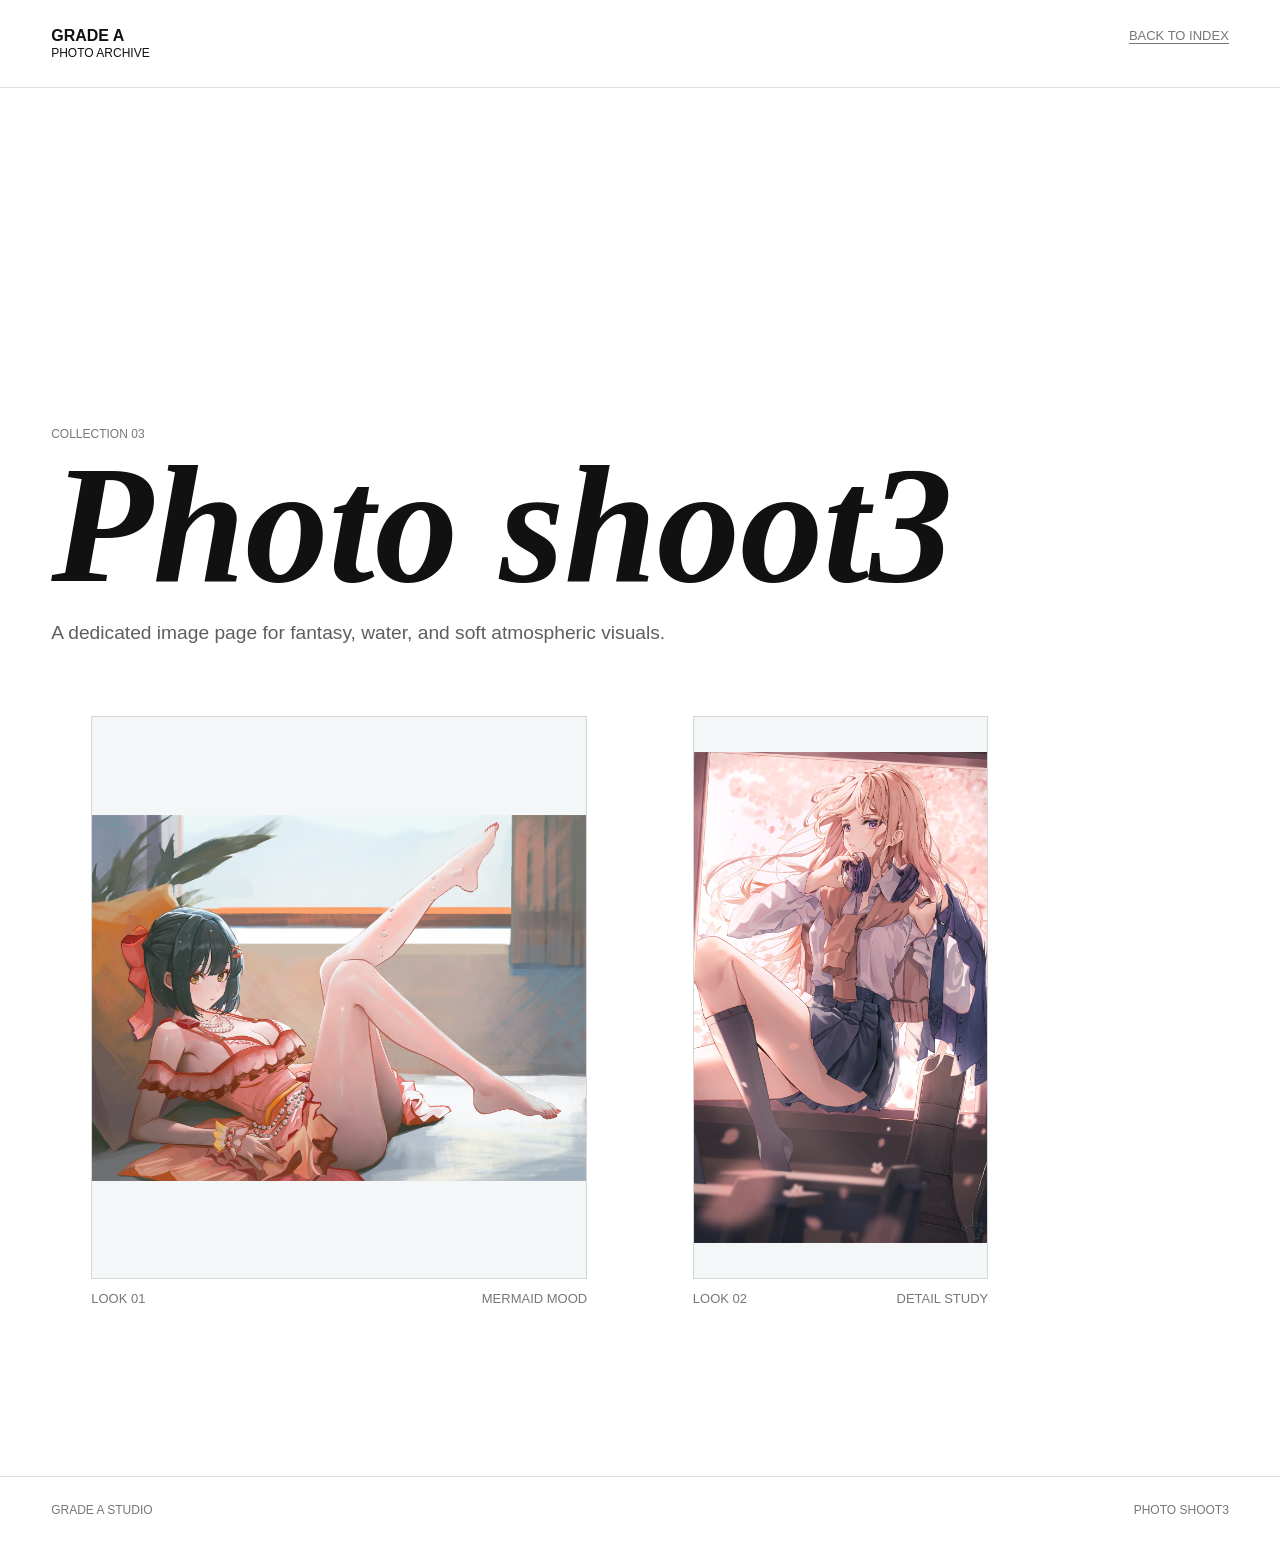
==== photoshoot3.html @ 95be1ed6 "Prepare site for GitHub Pages" ====
﻿<!doctype html>
<html lang="en">
  <head>
    <meta charset="UTF-8" />
    <meta name="viewport" content="width=device-width, initial-scale=1.0" />
    <title>Photo shoot3 | Grade A Studio</title>
    <link rel="stylesheet" href="photoshoot.css" />
  </head>
  <body>
    <header class="shoot-header">
      <a class="shoot-brand" href="index.html"><strong>GRADE A</strong><span>Photo Archive</span></a>
      <a class="back-link" href="index.html#services">Back to index</a>
    </header>
    <main>
      <section class="shoot-hero">
        <p class="shoot-kicker">Collection 03</p>
        <h1 class="shoot-title">Photo shoot3</h1>
        <p class="shoot-note">A dedicated image page for fantasy, water, and soft atmospheric visuals.</p>
      </section>
      <section class="shoot-gallery">
        <!-- Add more images by copying a <figure class="shoot-item"> block. -->
        <figure class="shoot-item">
          <img src="[data-uri]" alt="Mermaid visual" />
          <figcaption><span>Look 01</span><span>Mermaid mood</span></figcaption>
        </figure>
        <figure class="shoot-item">
          <img src="[data-uri]" alt="Upscaled detail visual" />
          <figcaption><span>Look 02</span><span>Detail study</span></figcaption>
        </figure>
      </section>
    </main>
    <footer class="shoot-footer"><span>Grade A Studio</span><span>Photo shoot3</span></footer>
  </body>
</html>
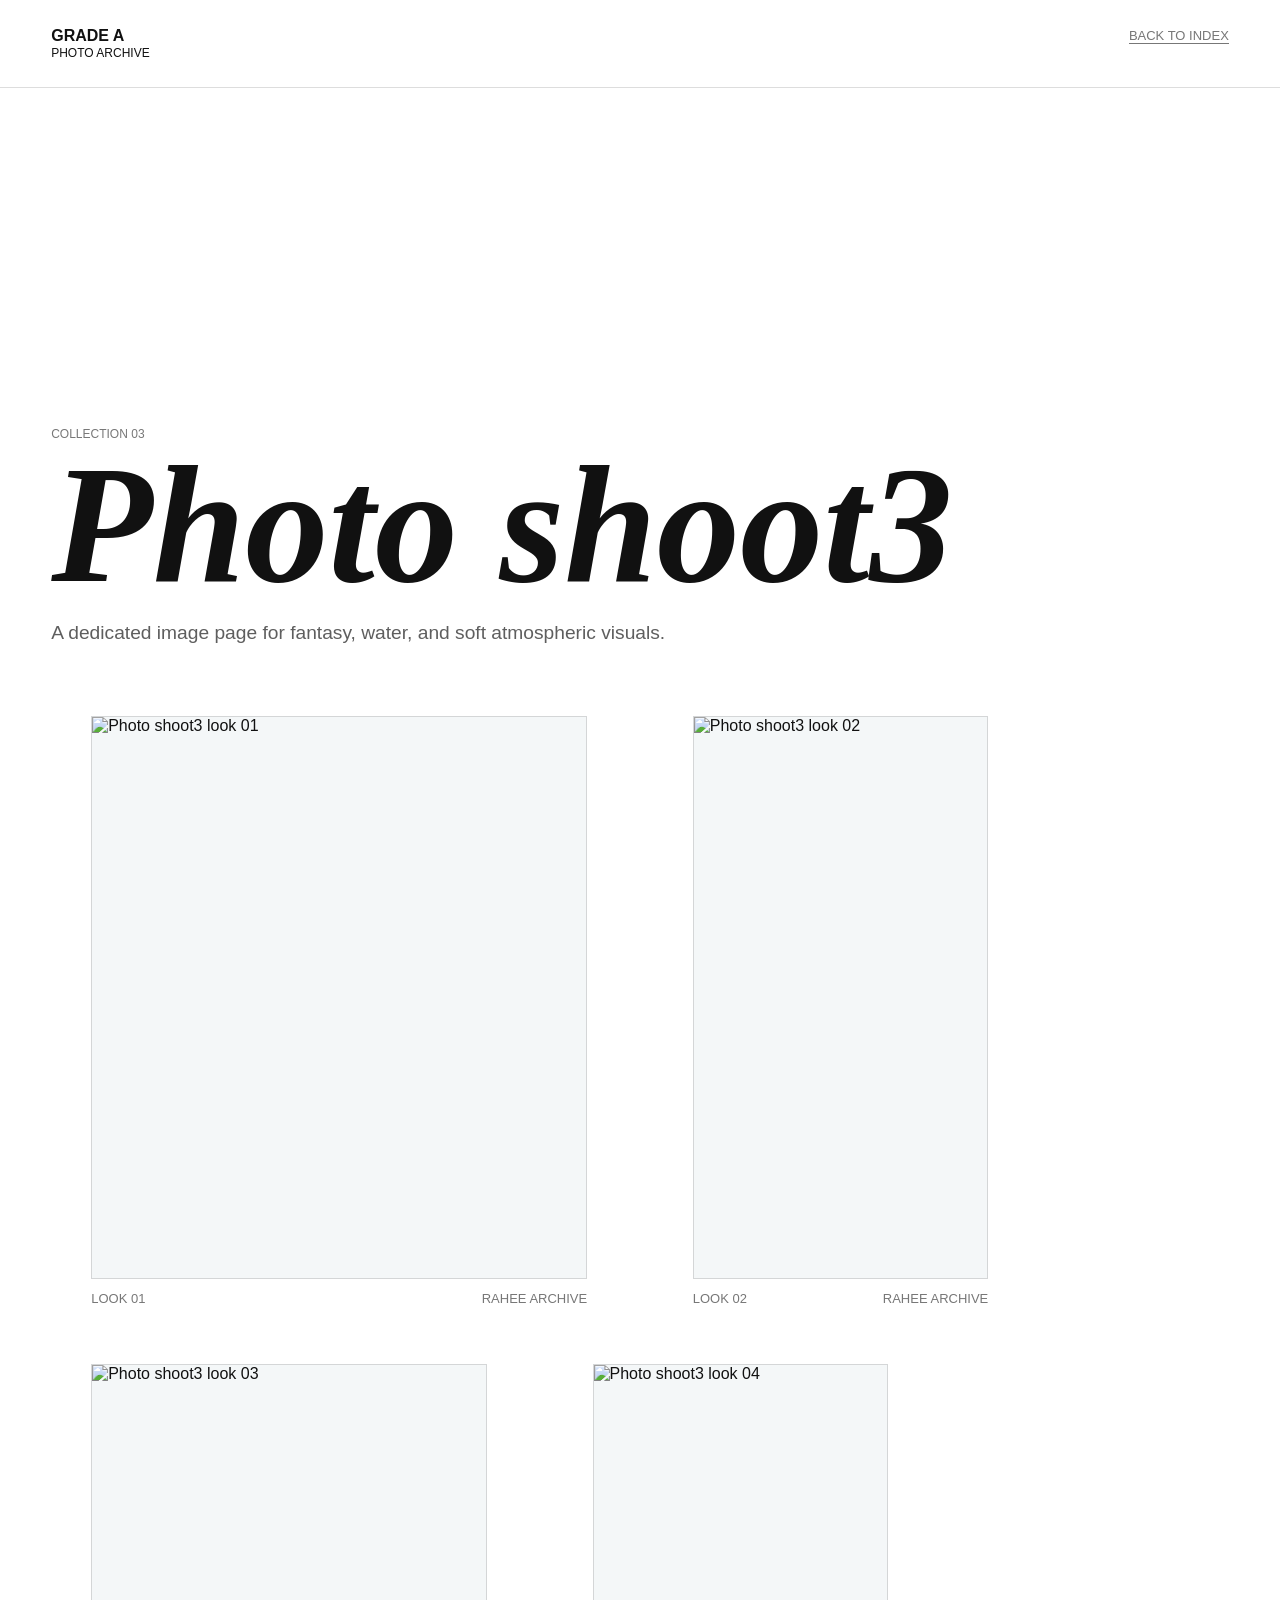
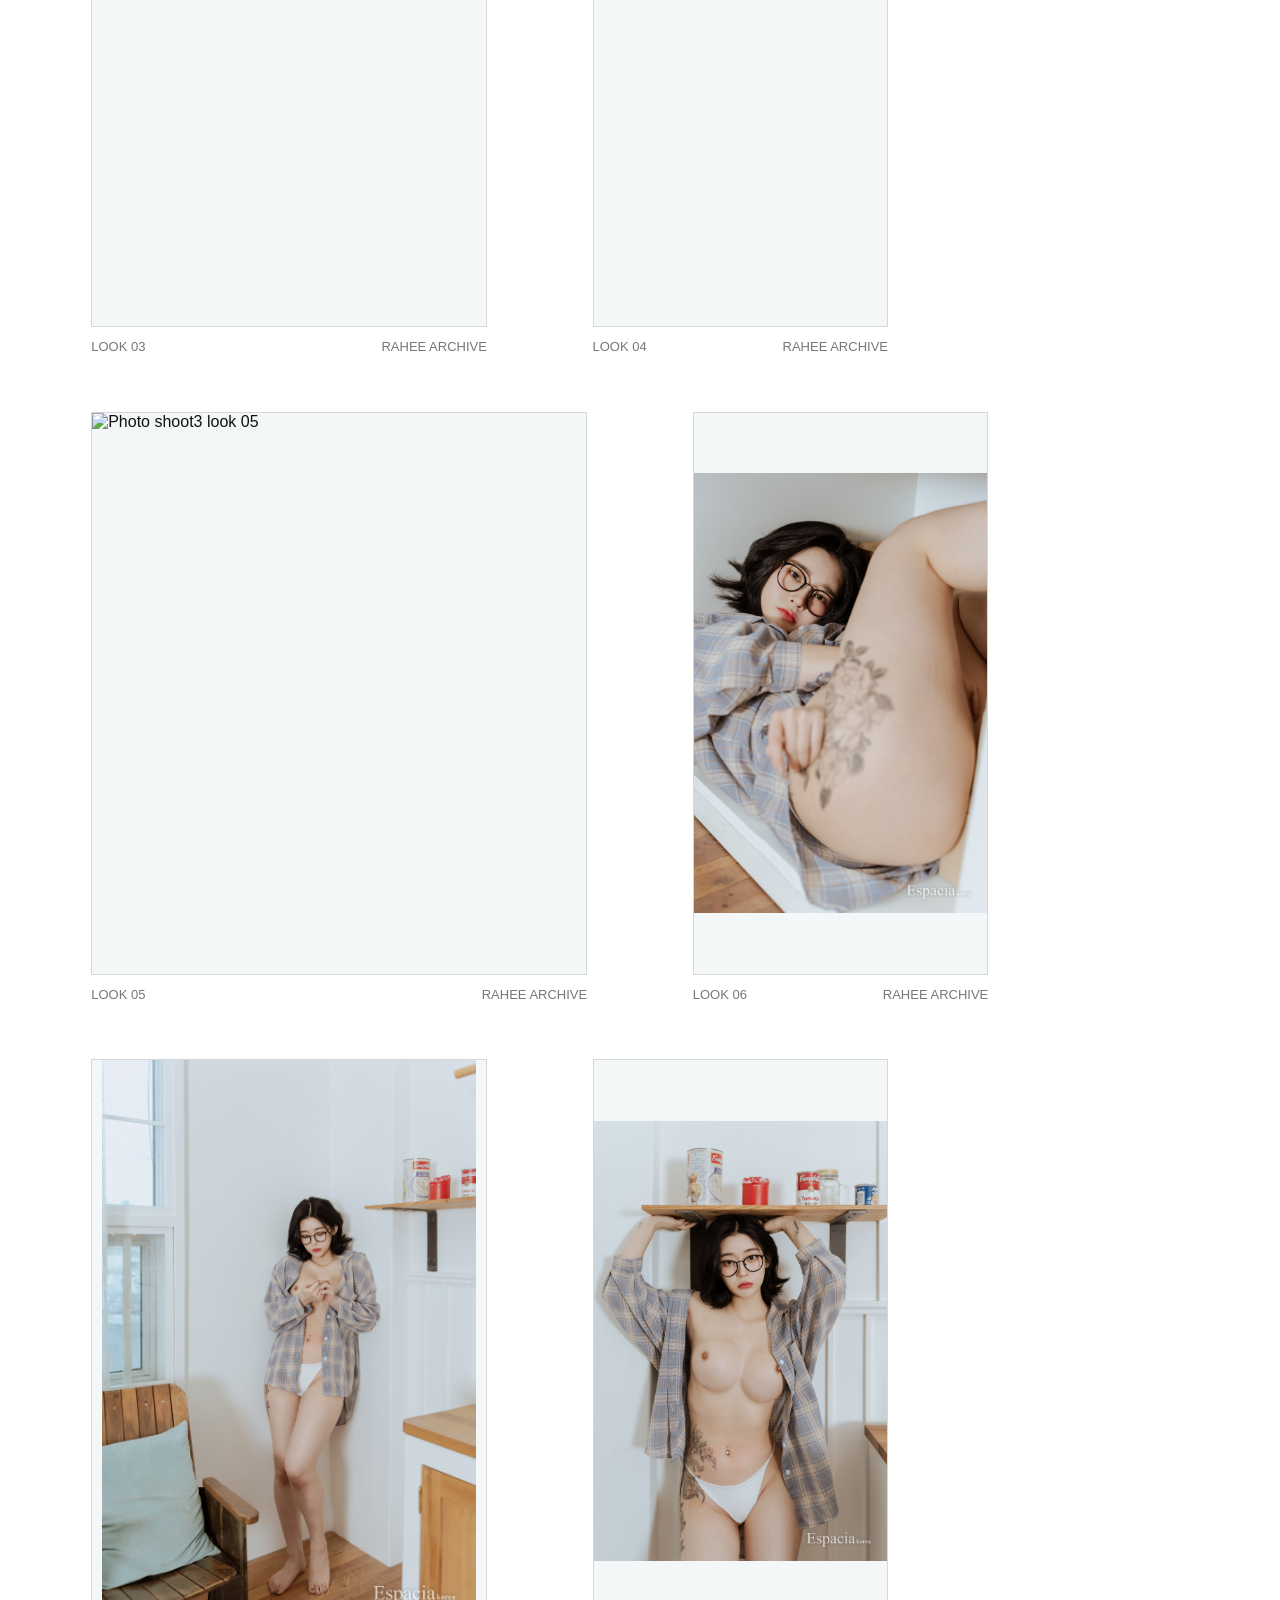
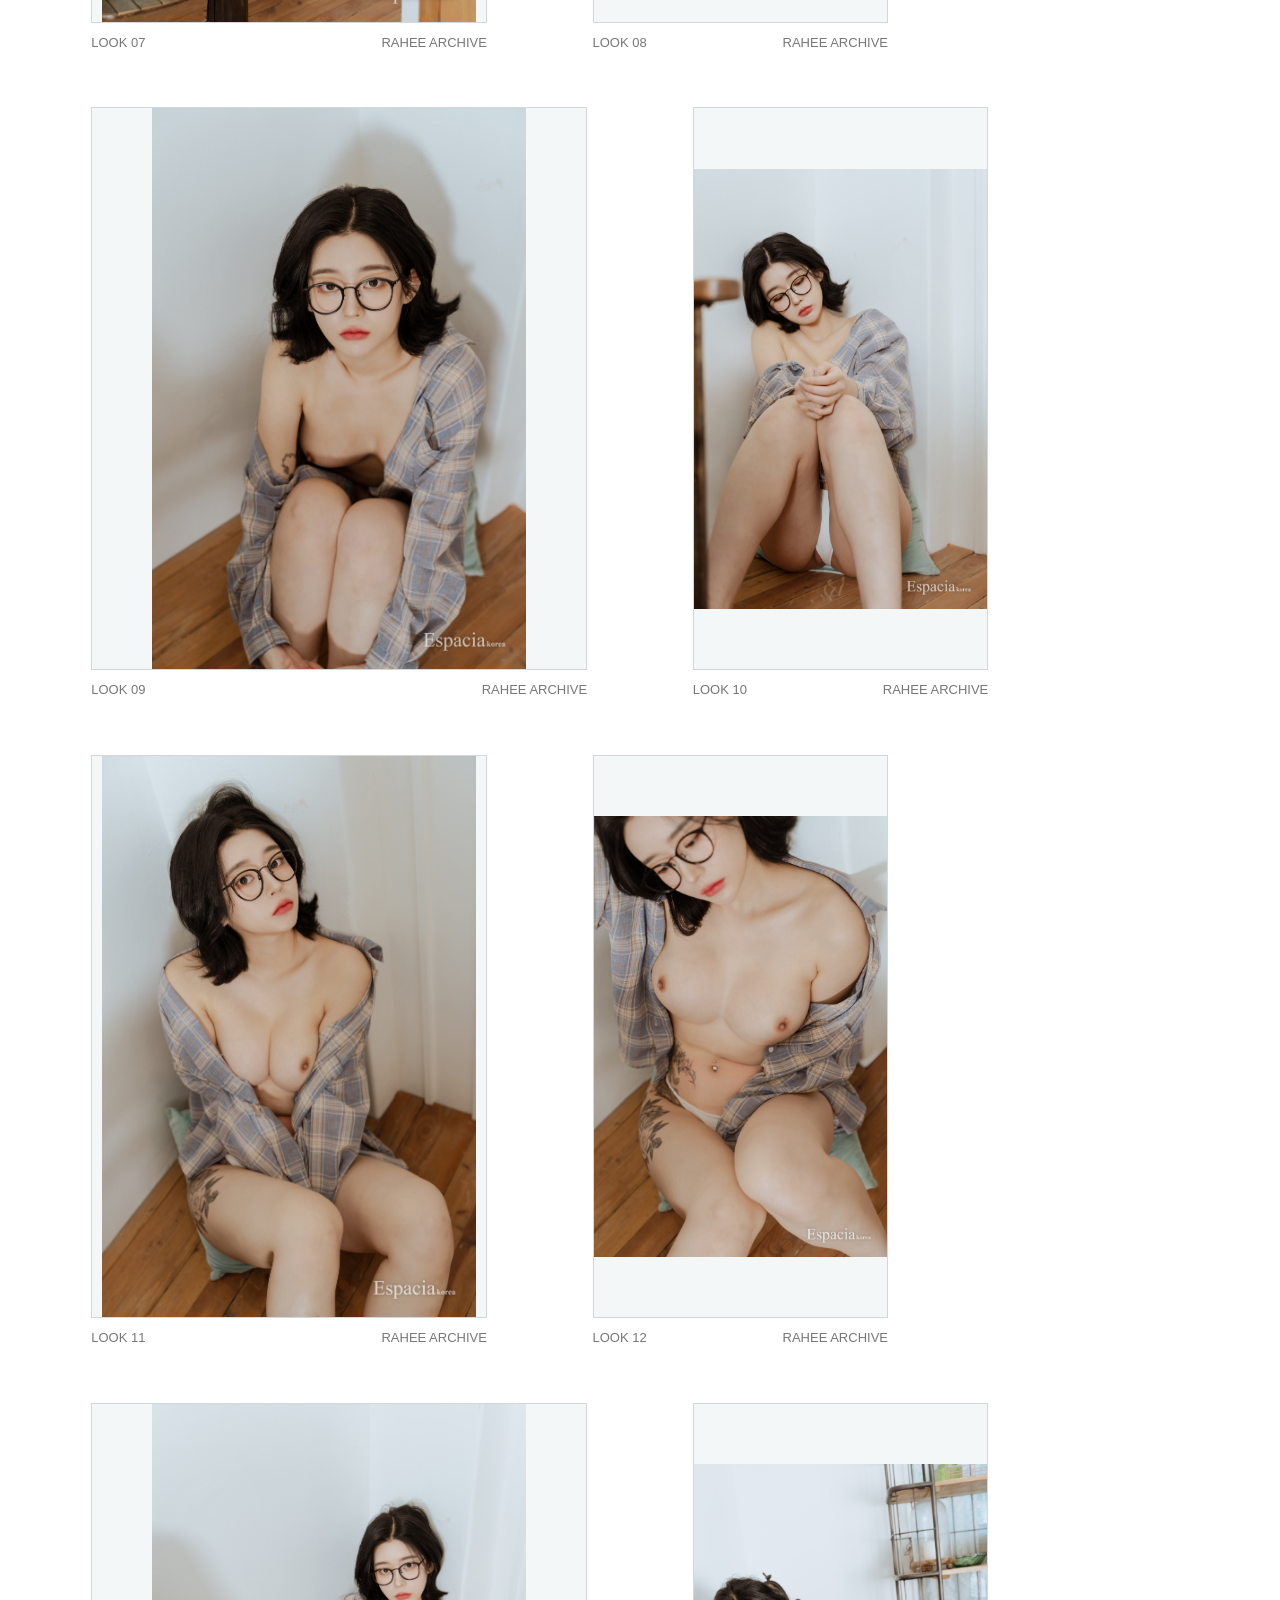
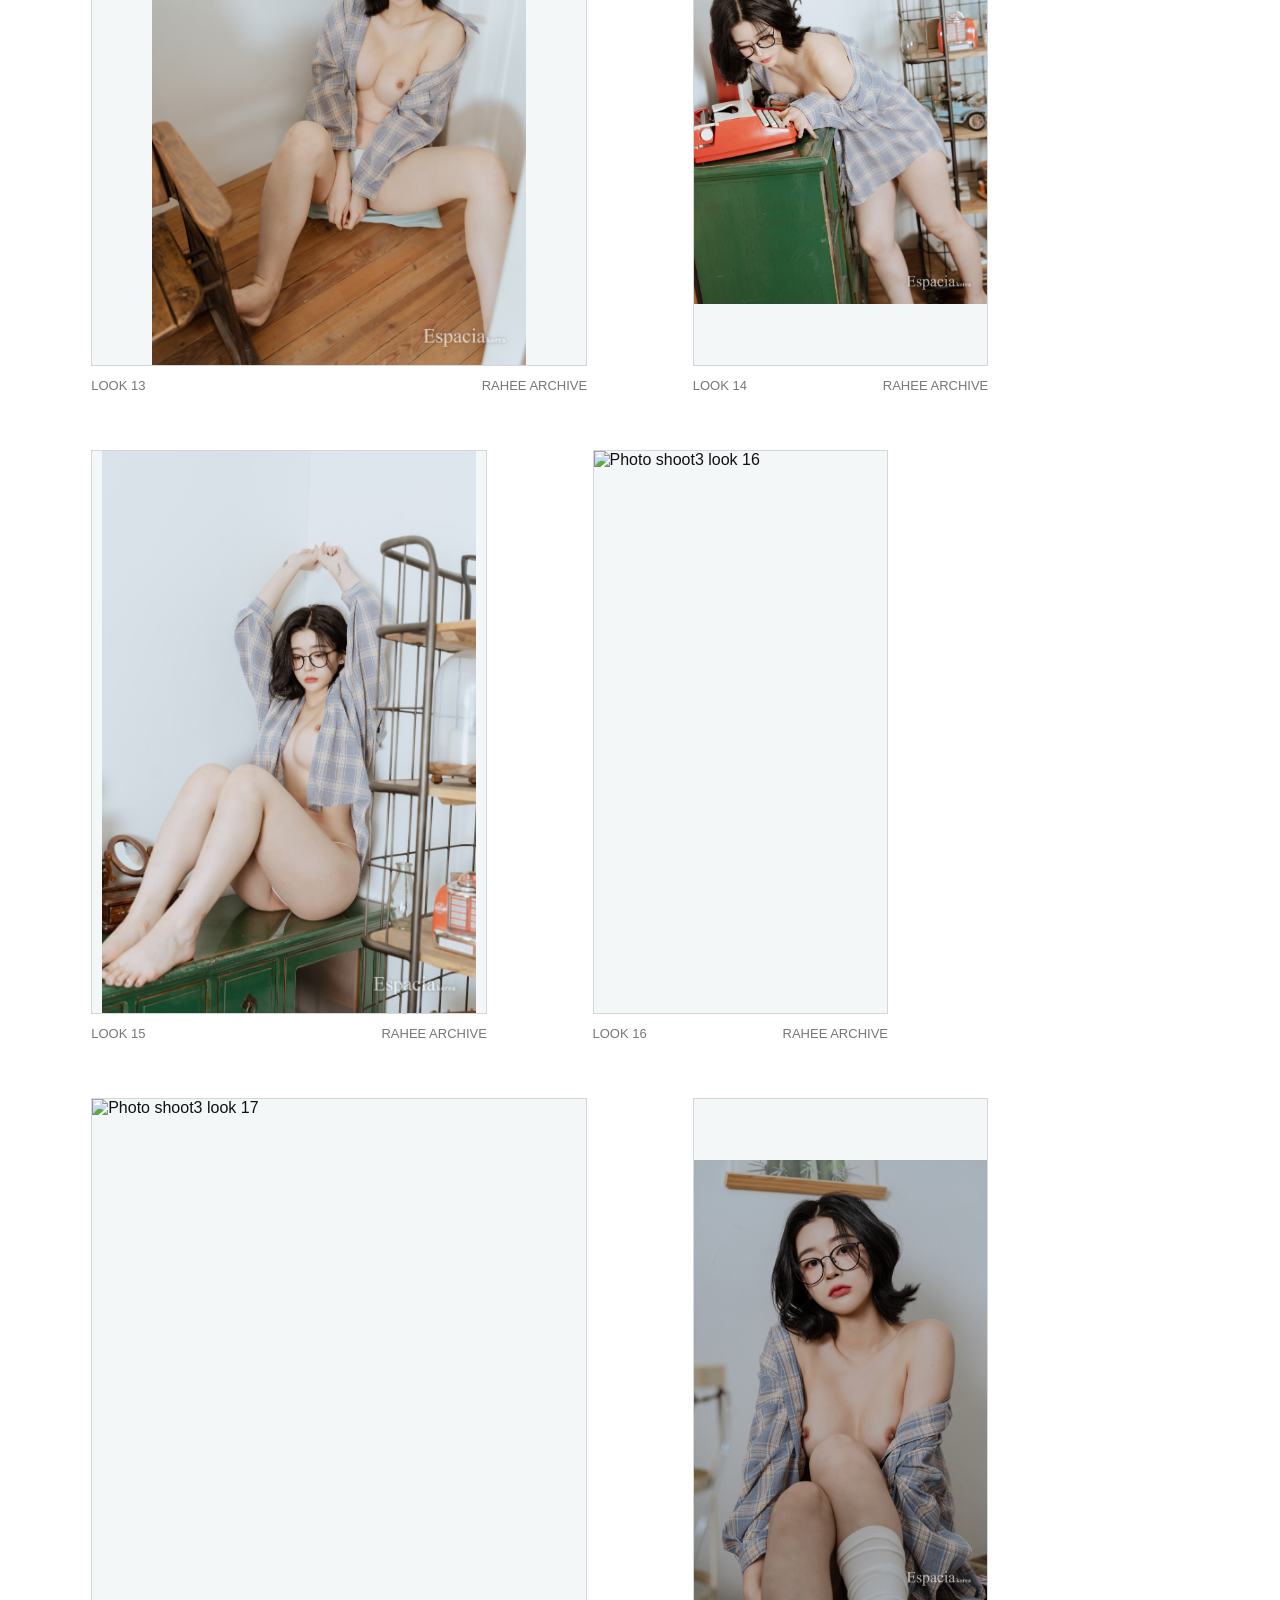
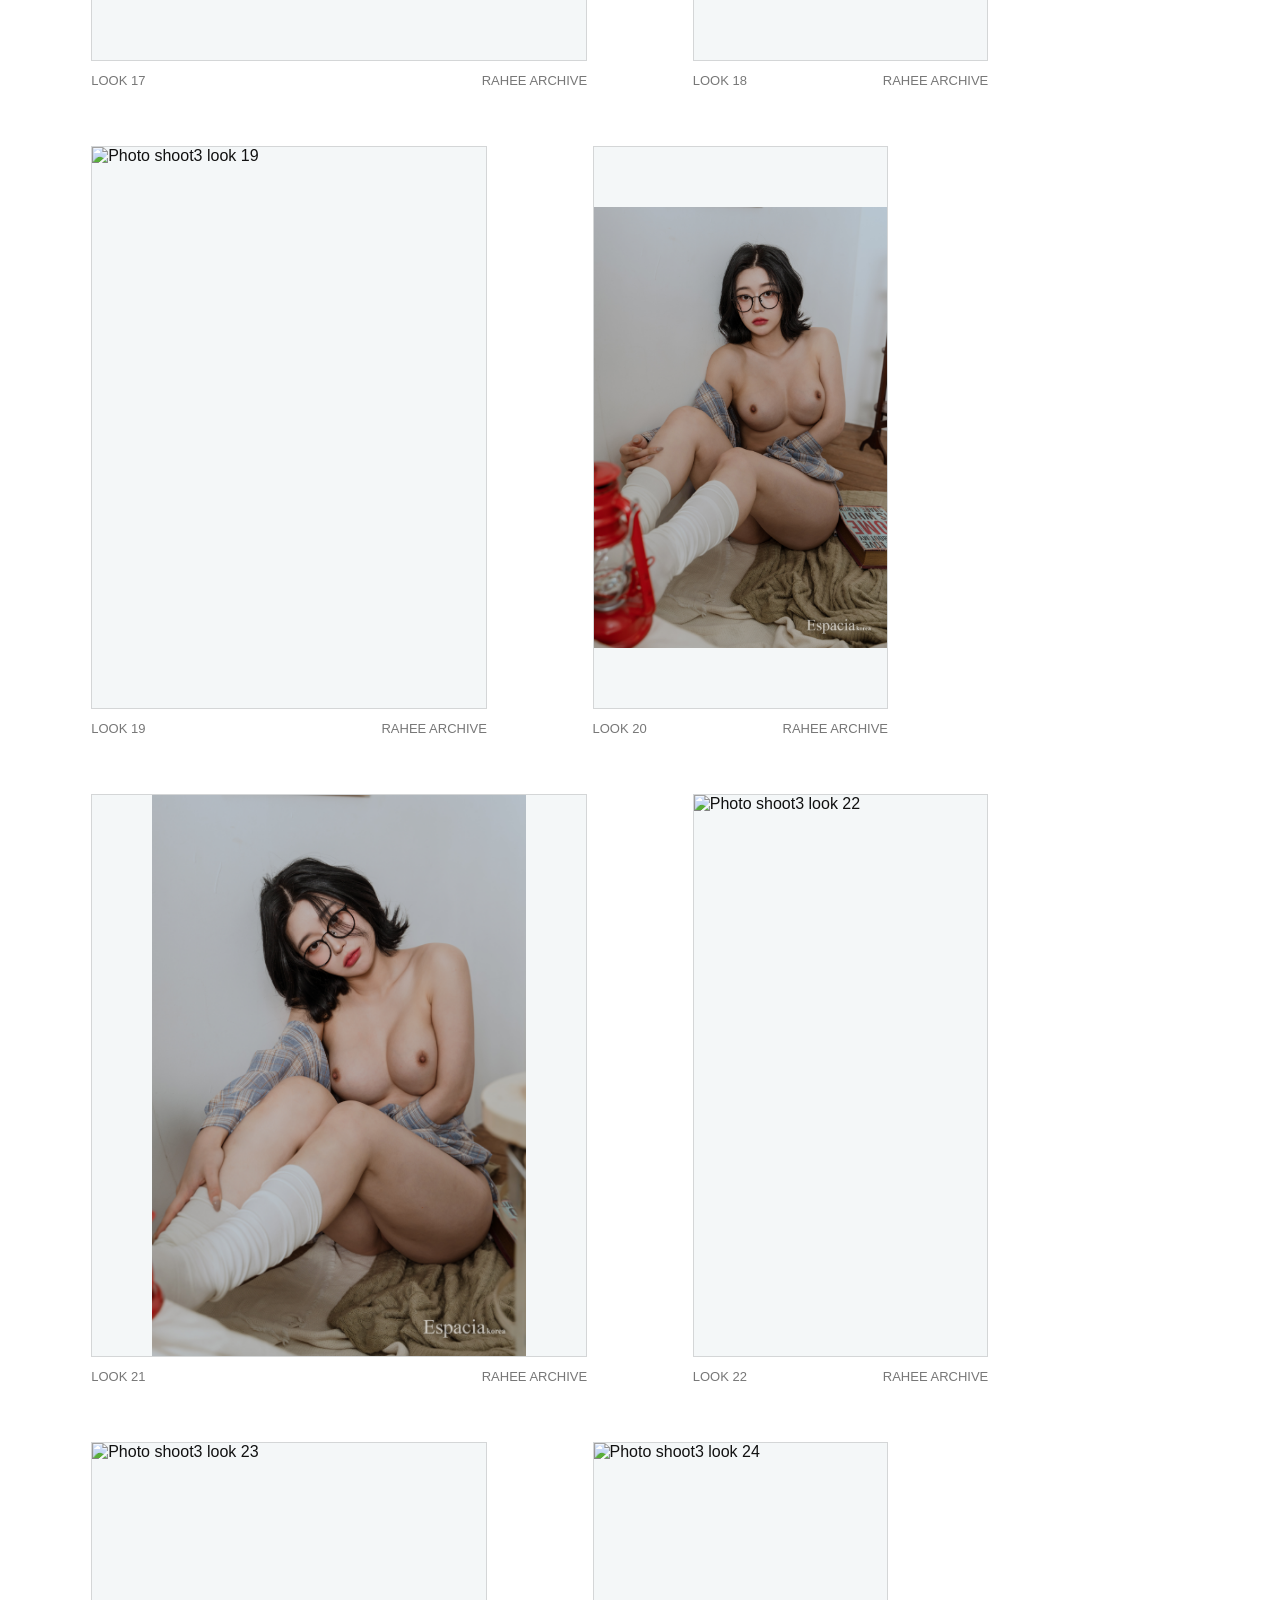
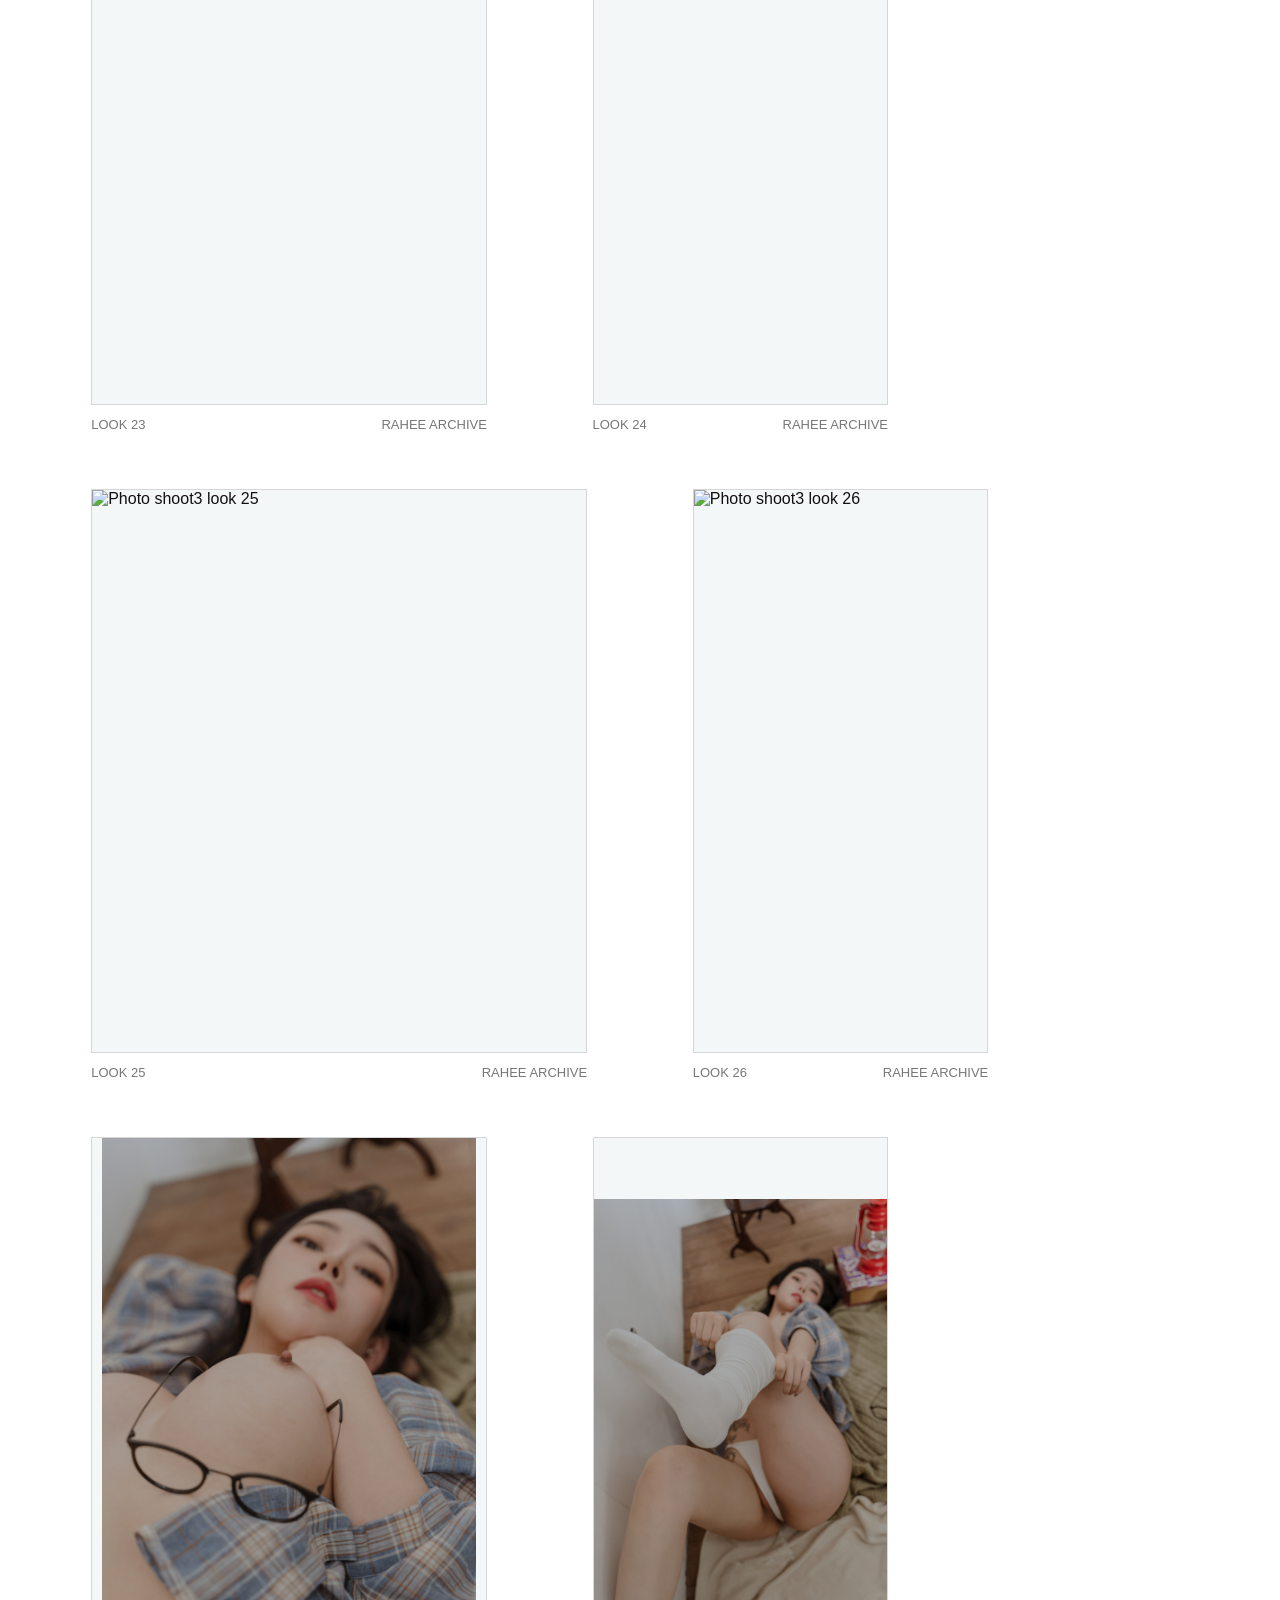
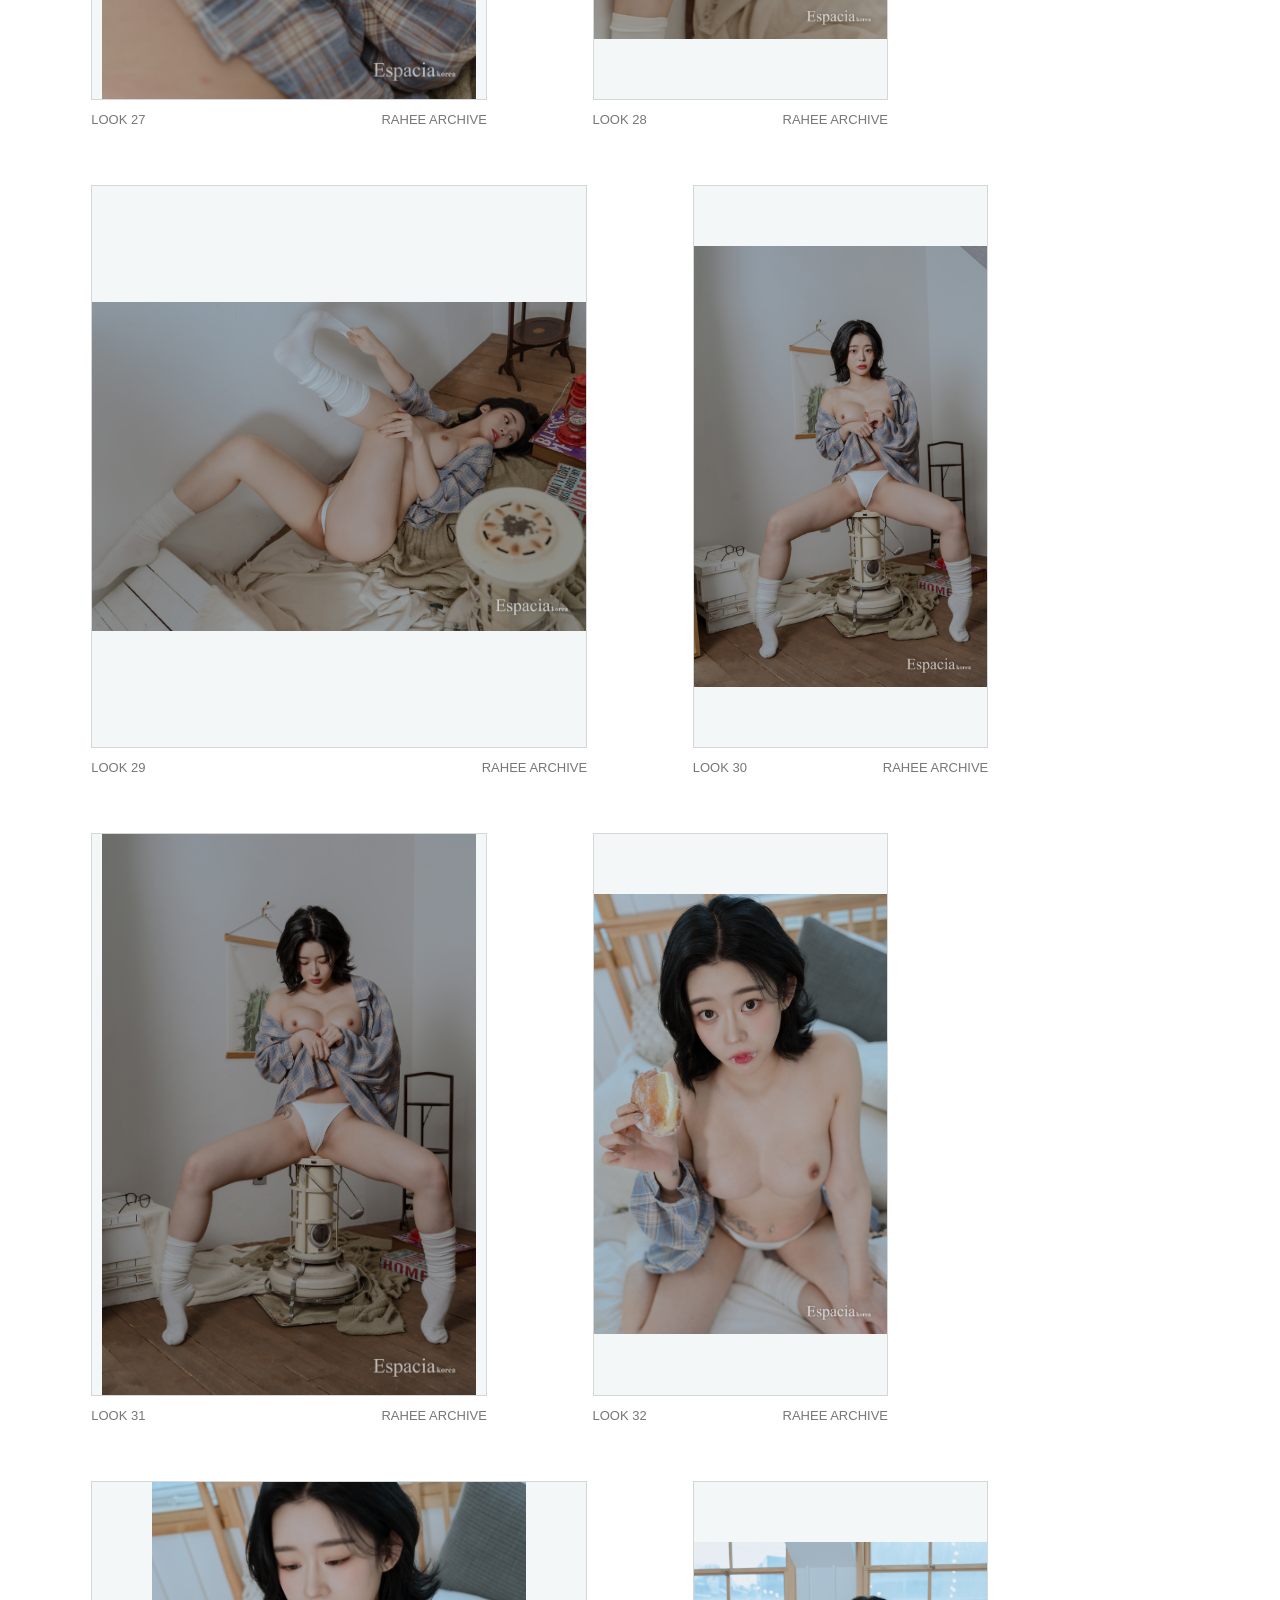
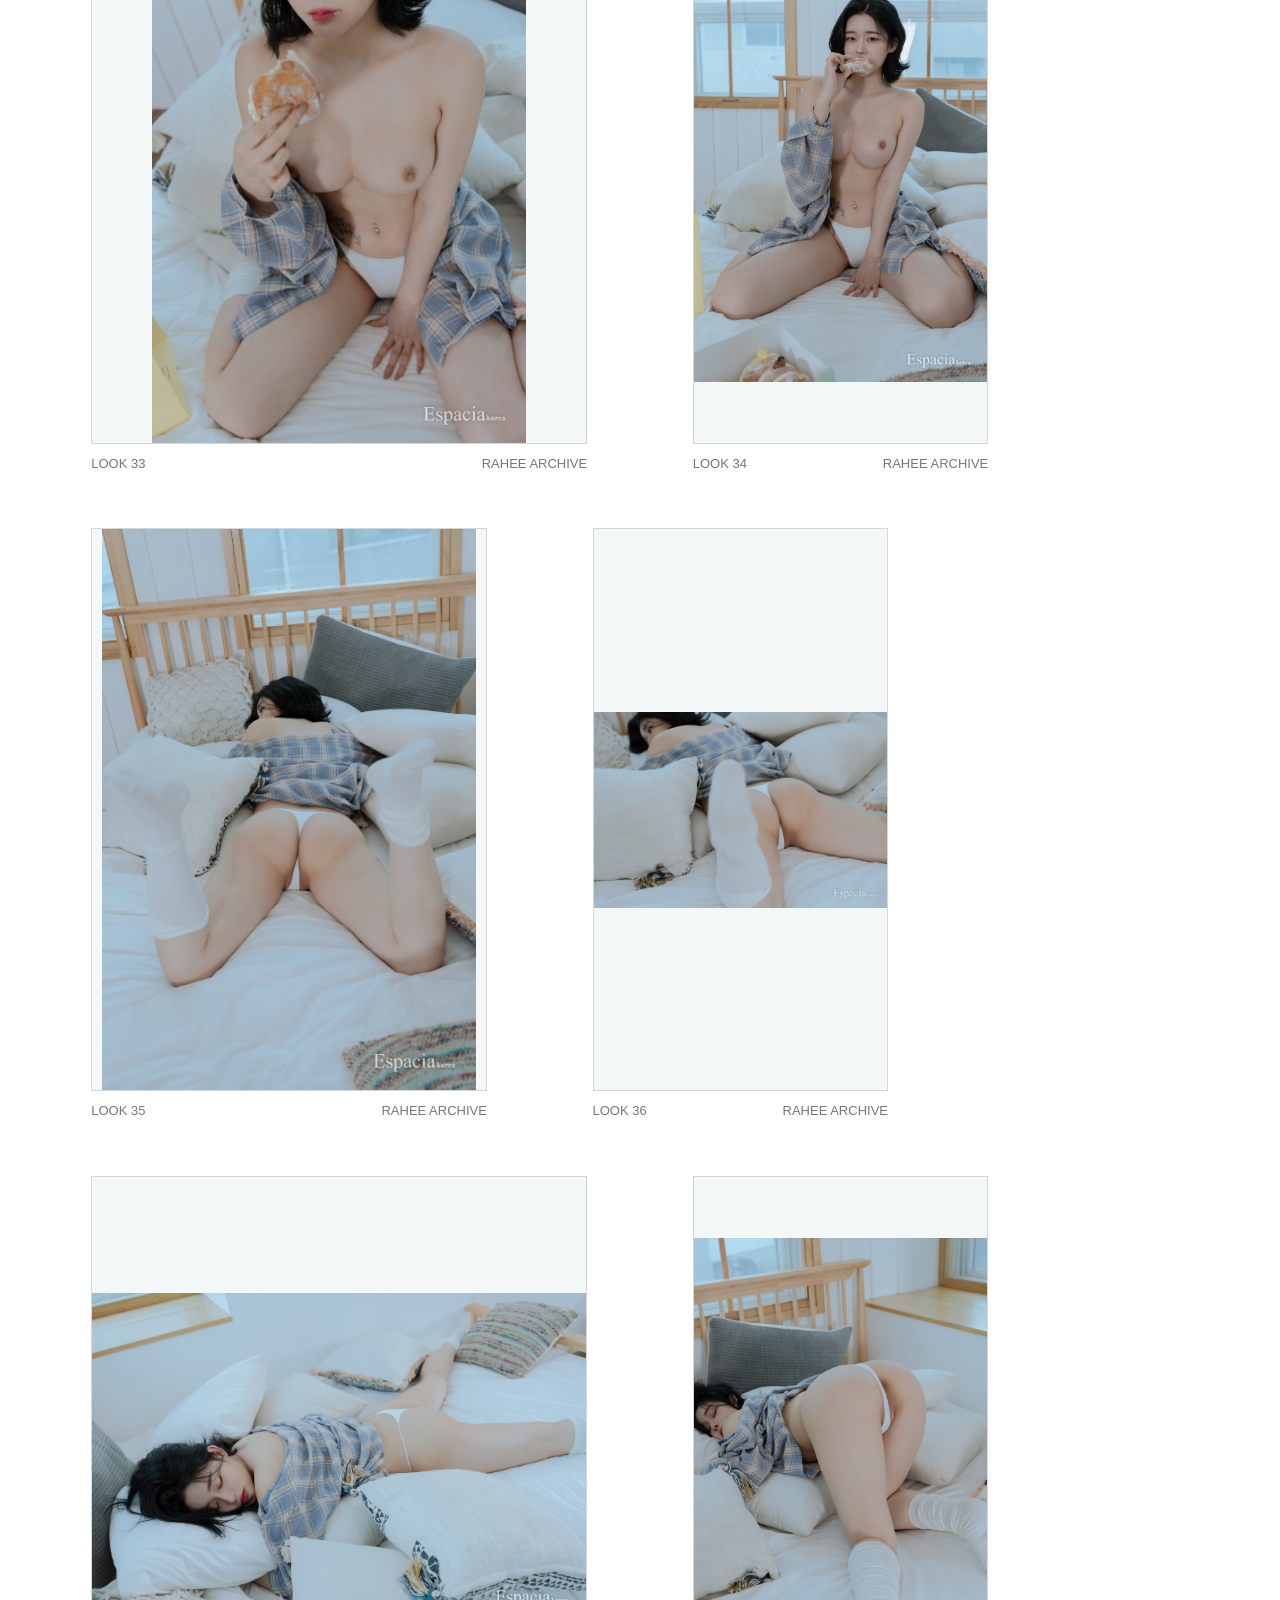
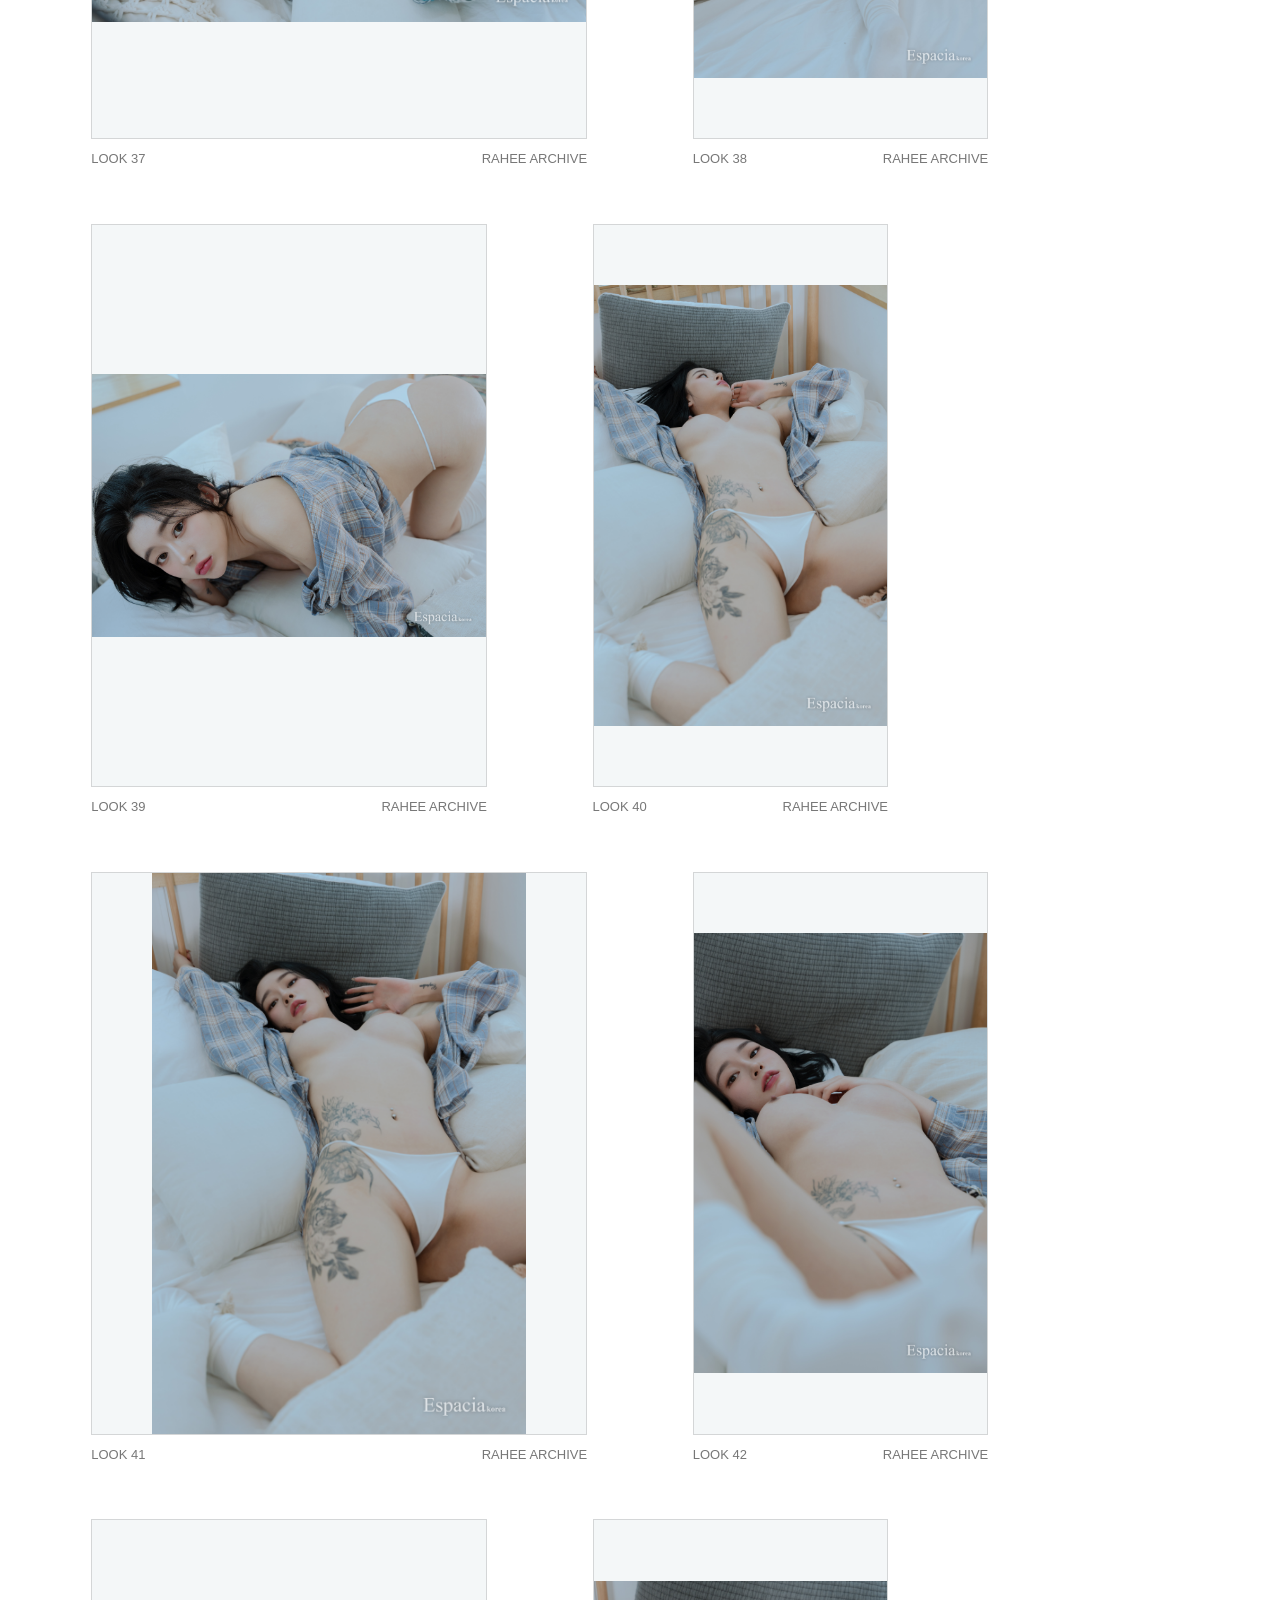
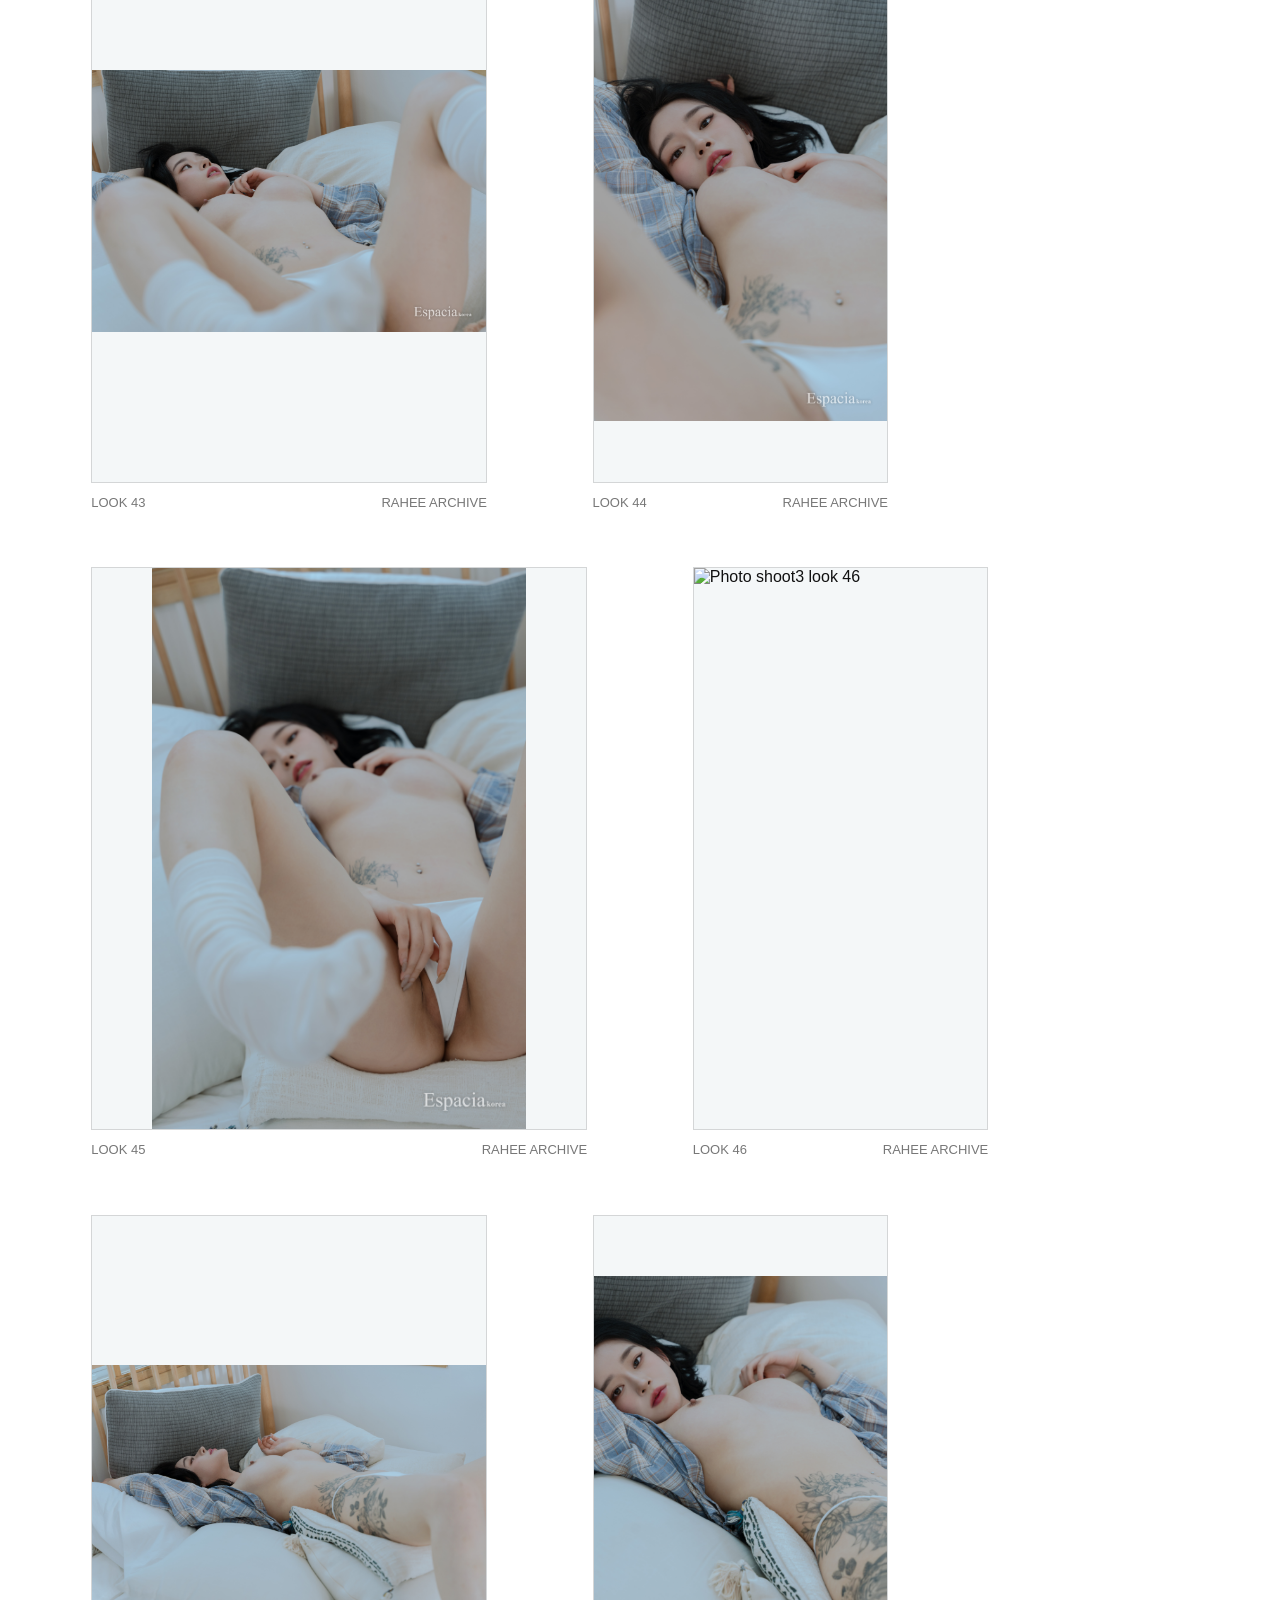
==== commit a70f78f3: "Update photoshoot3 image gallery" ====
--- a/photoshoot3.html
+++ b/photoshoot3.html
@@ -1,4 +1,4 @@
-﻿<!doctype html>
+<!doctype html>
 <html lang="en">
   <head>
     <meta charset="UTF-8" />
@@ -18,14 +18,205 @@
         <p class="shoot-note">A dedicated image page for fantasy, water, and soft atmospheric visuals.</p>
       </section>
       <section class="shoot-gallery">
-        <!-- Add more images by copying a <figure class="shoot-item"> block. -->
-        <figure class="shoot-item">
-          <img src="[data-uri]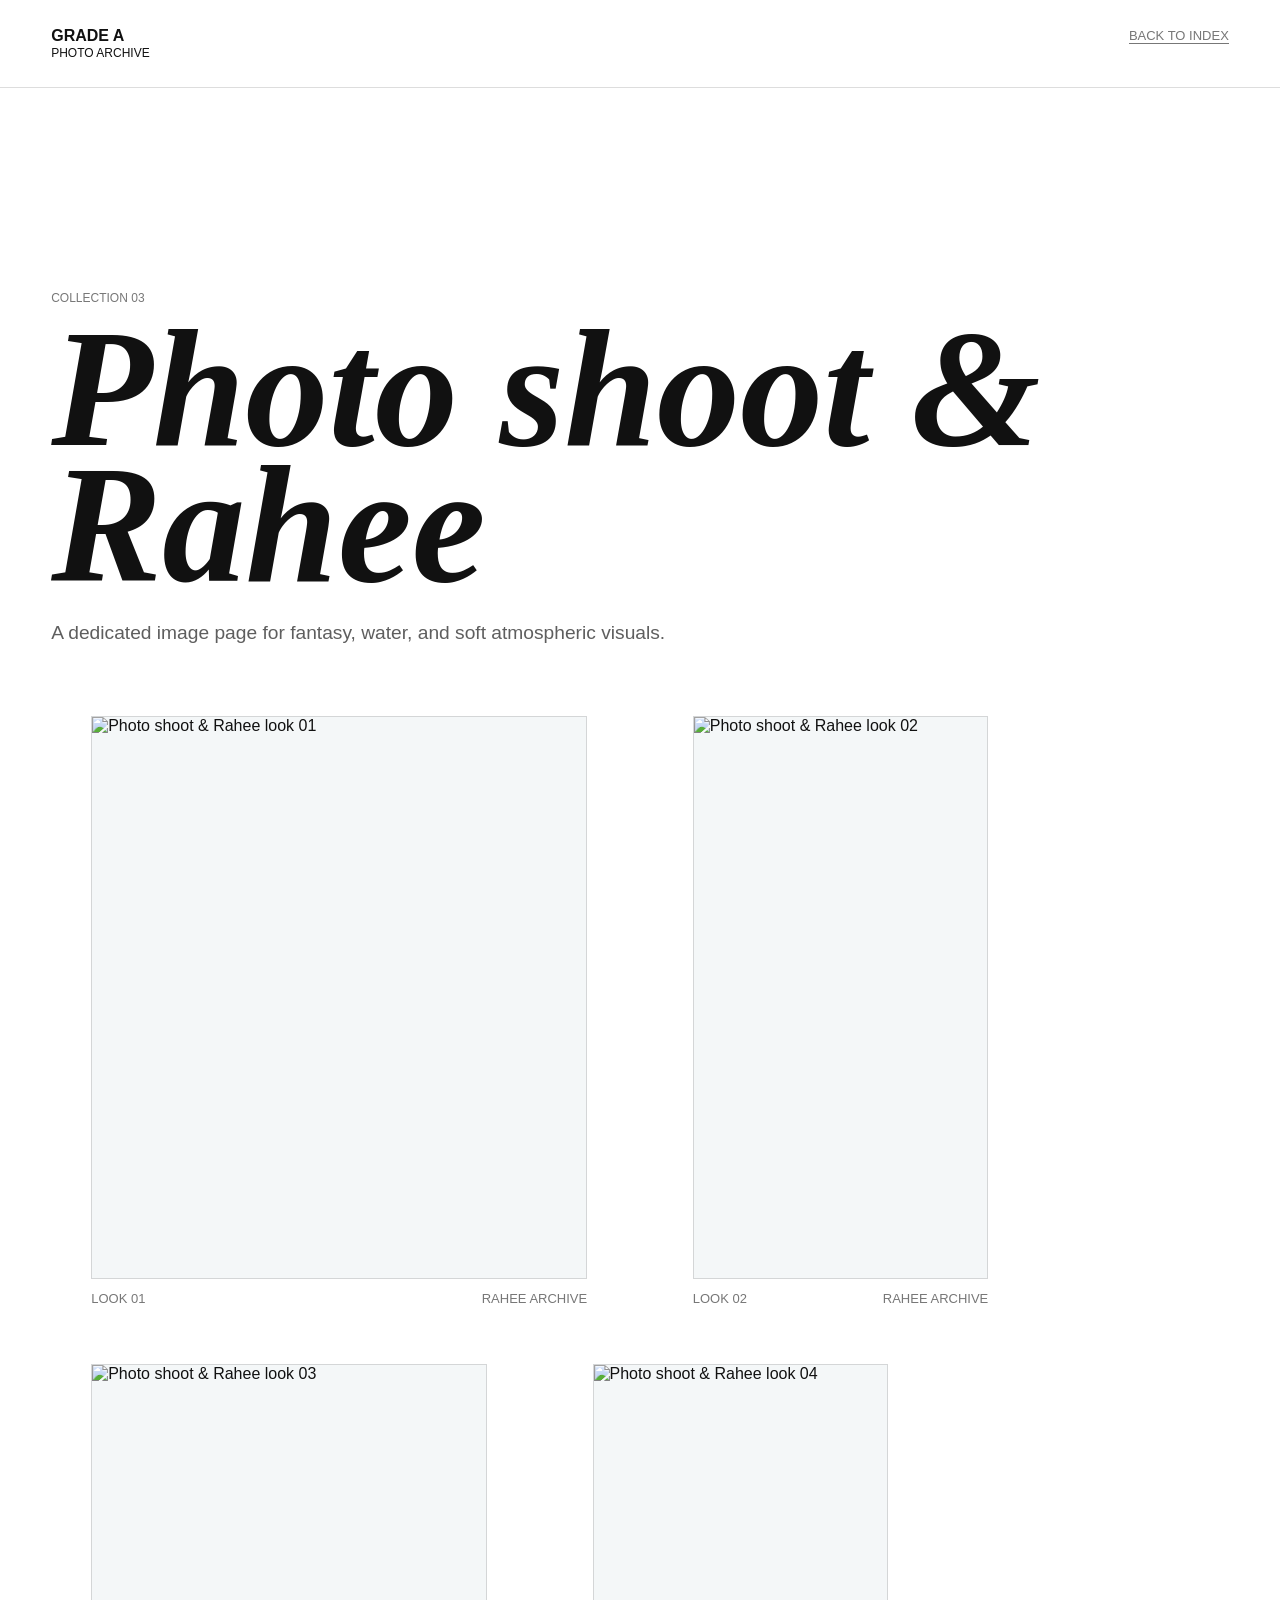
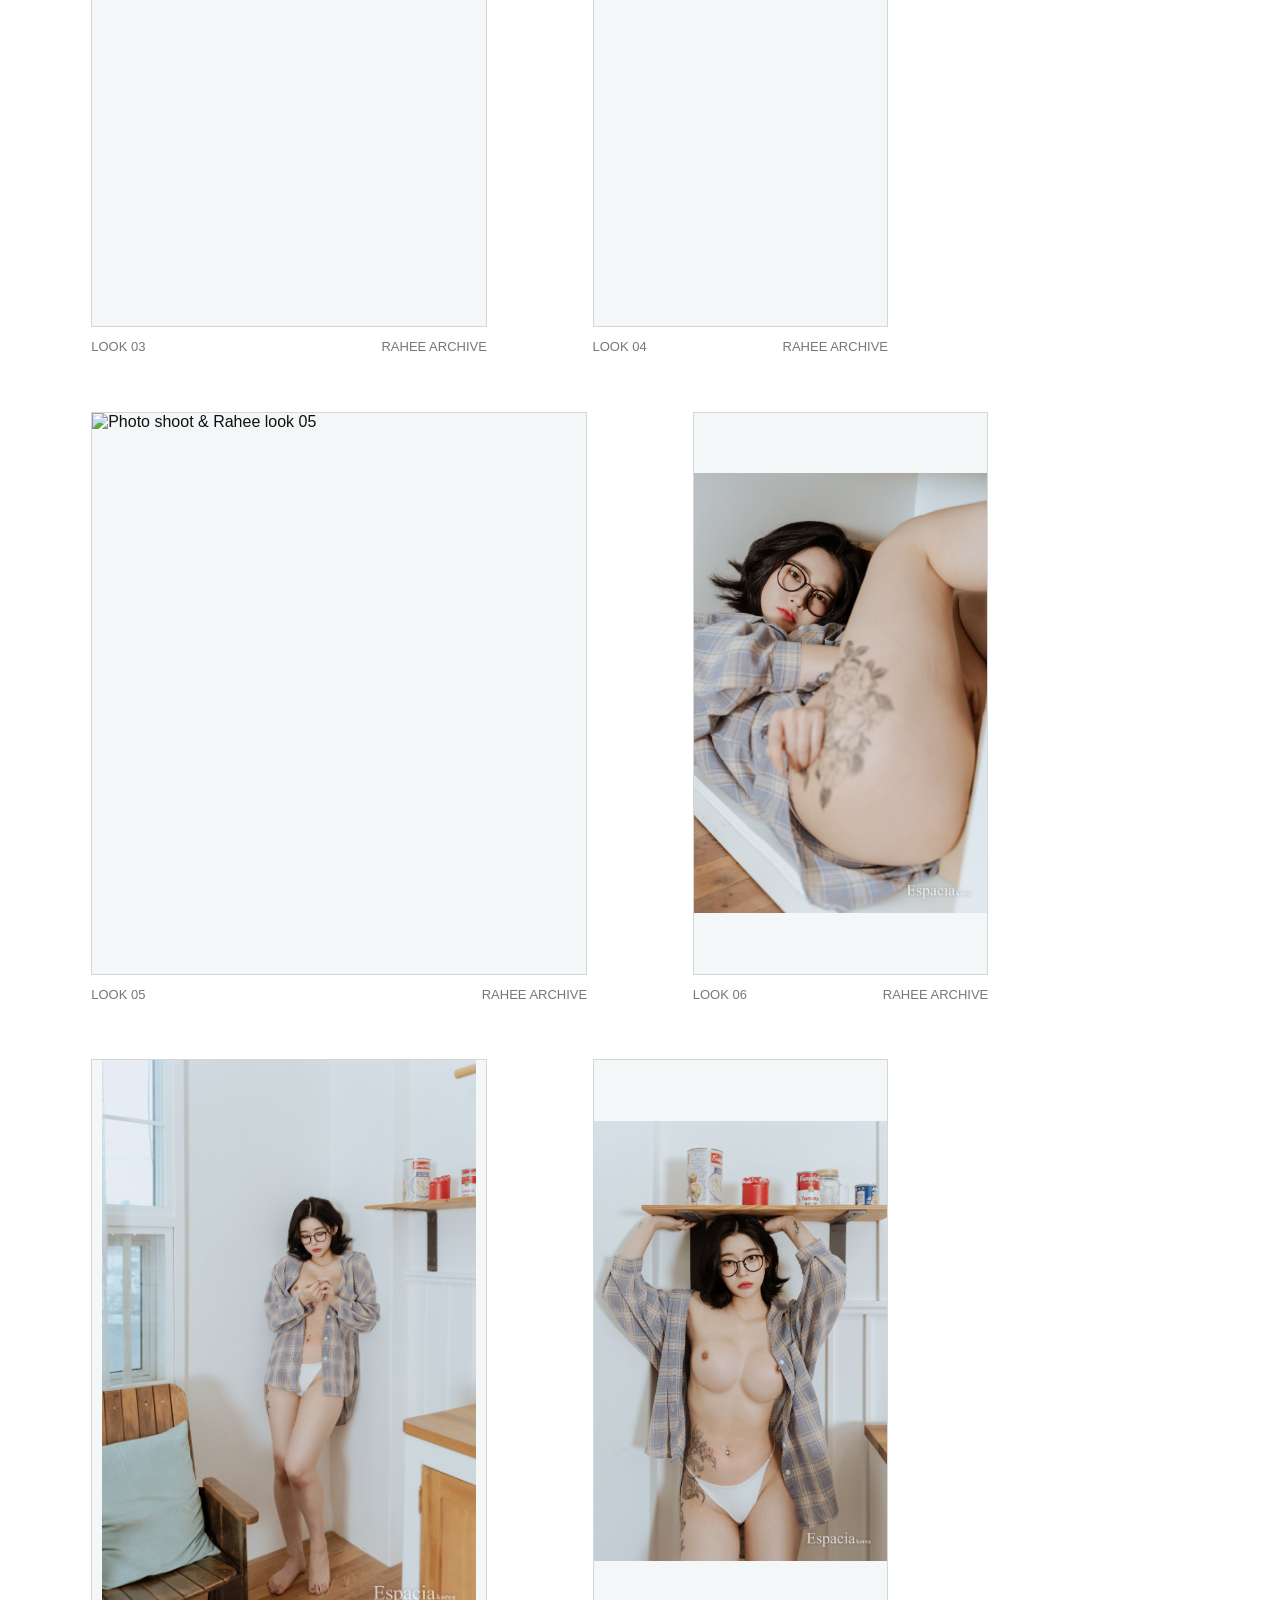
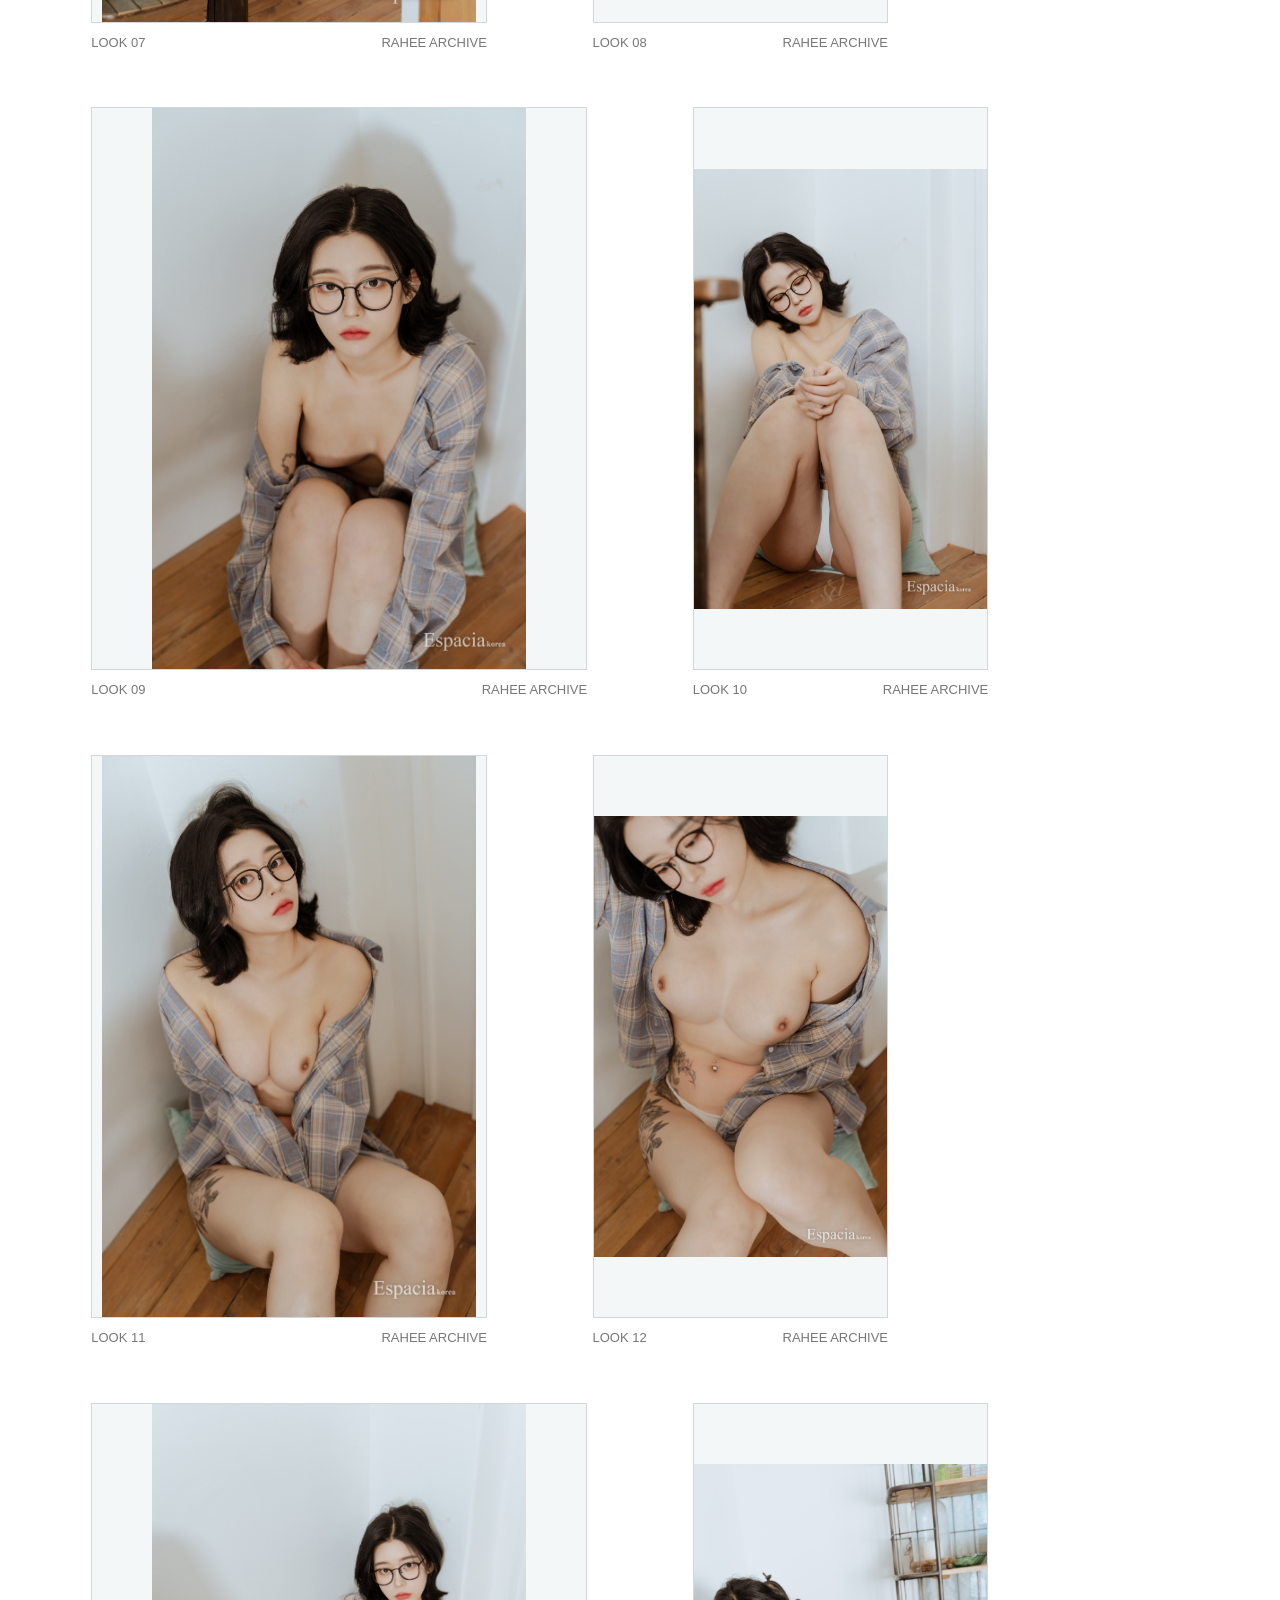
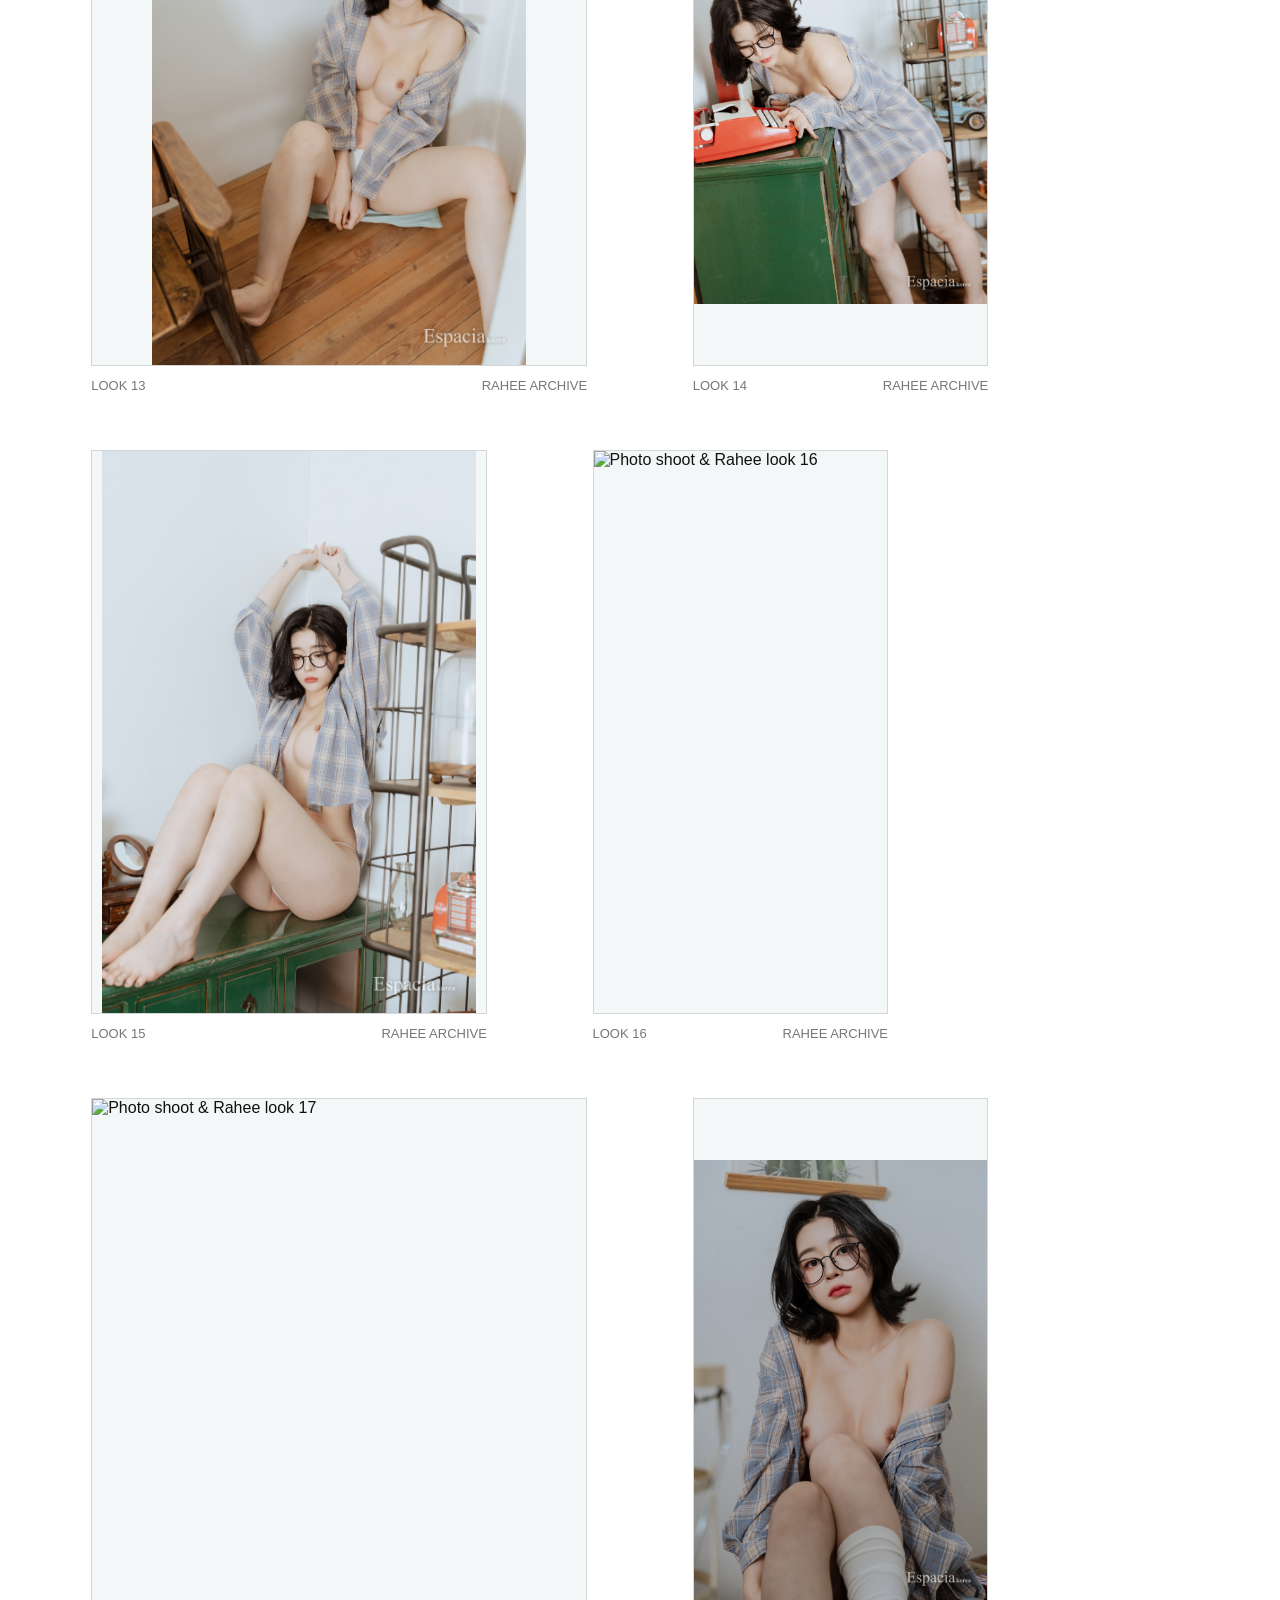
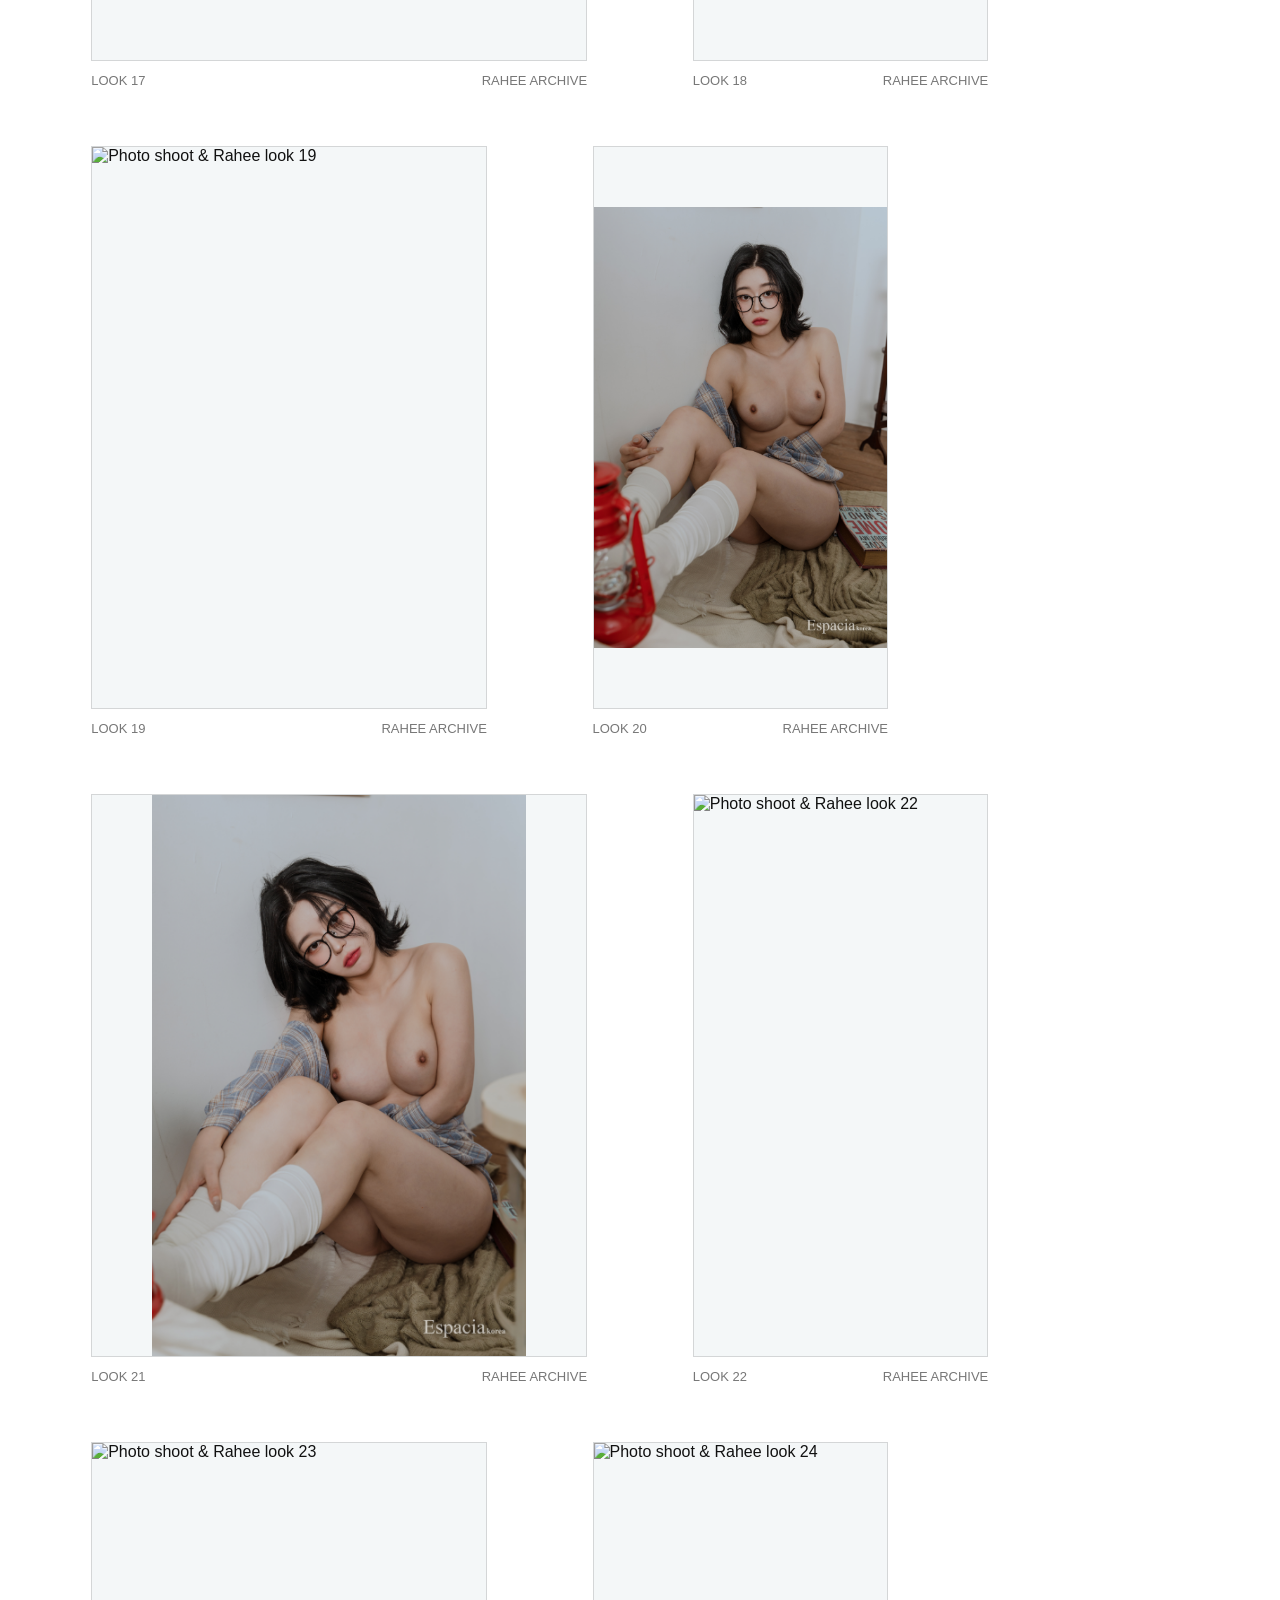
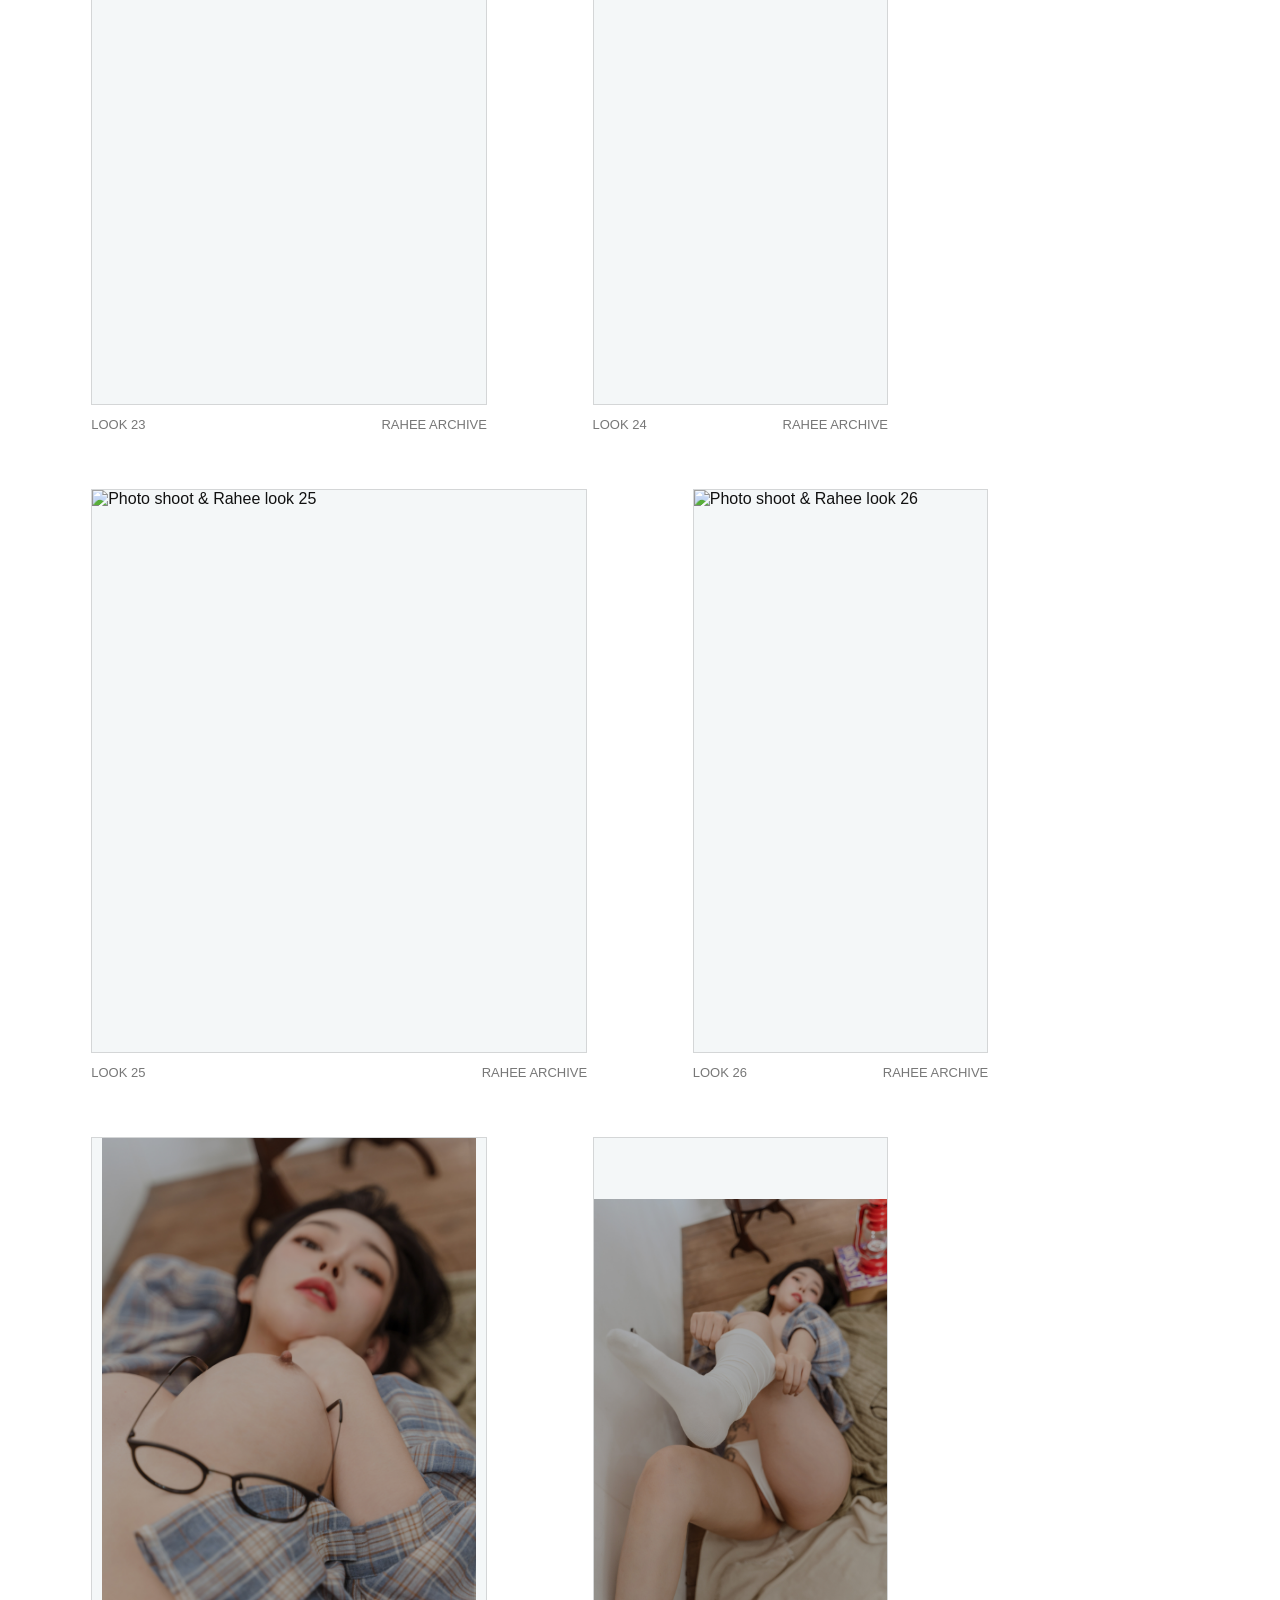
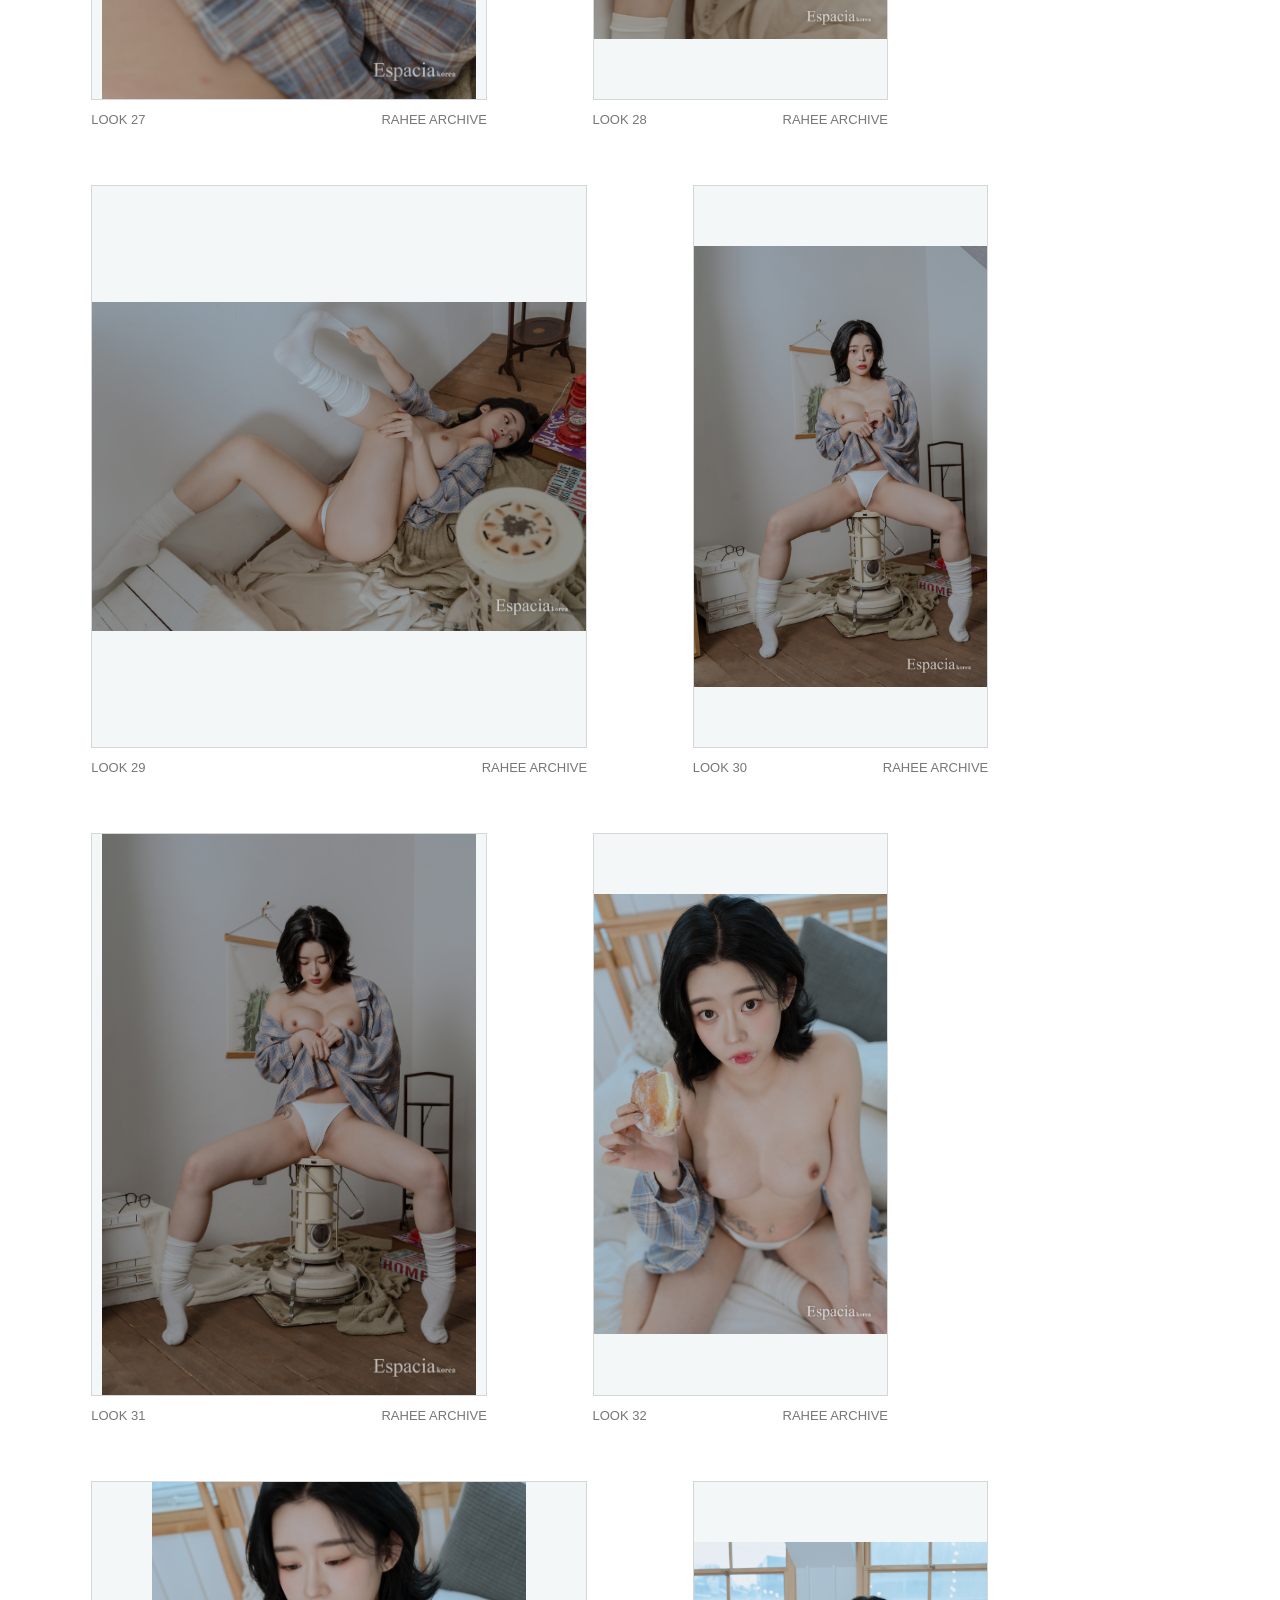
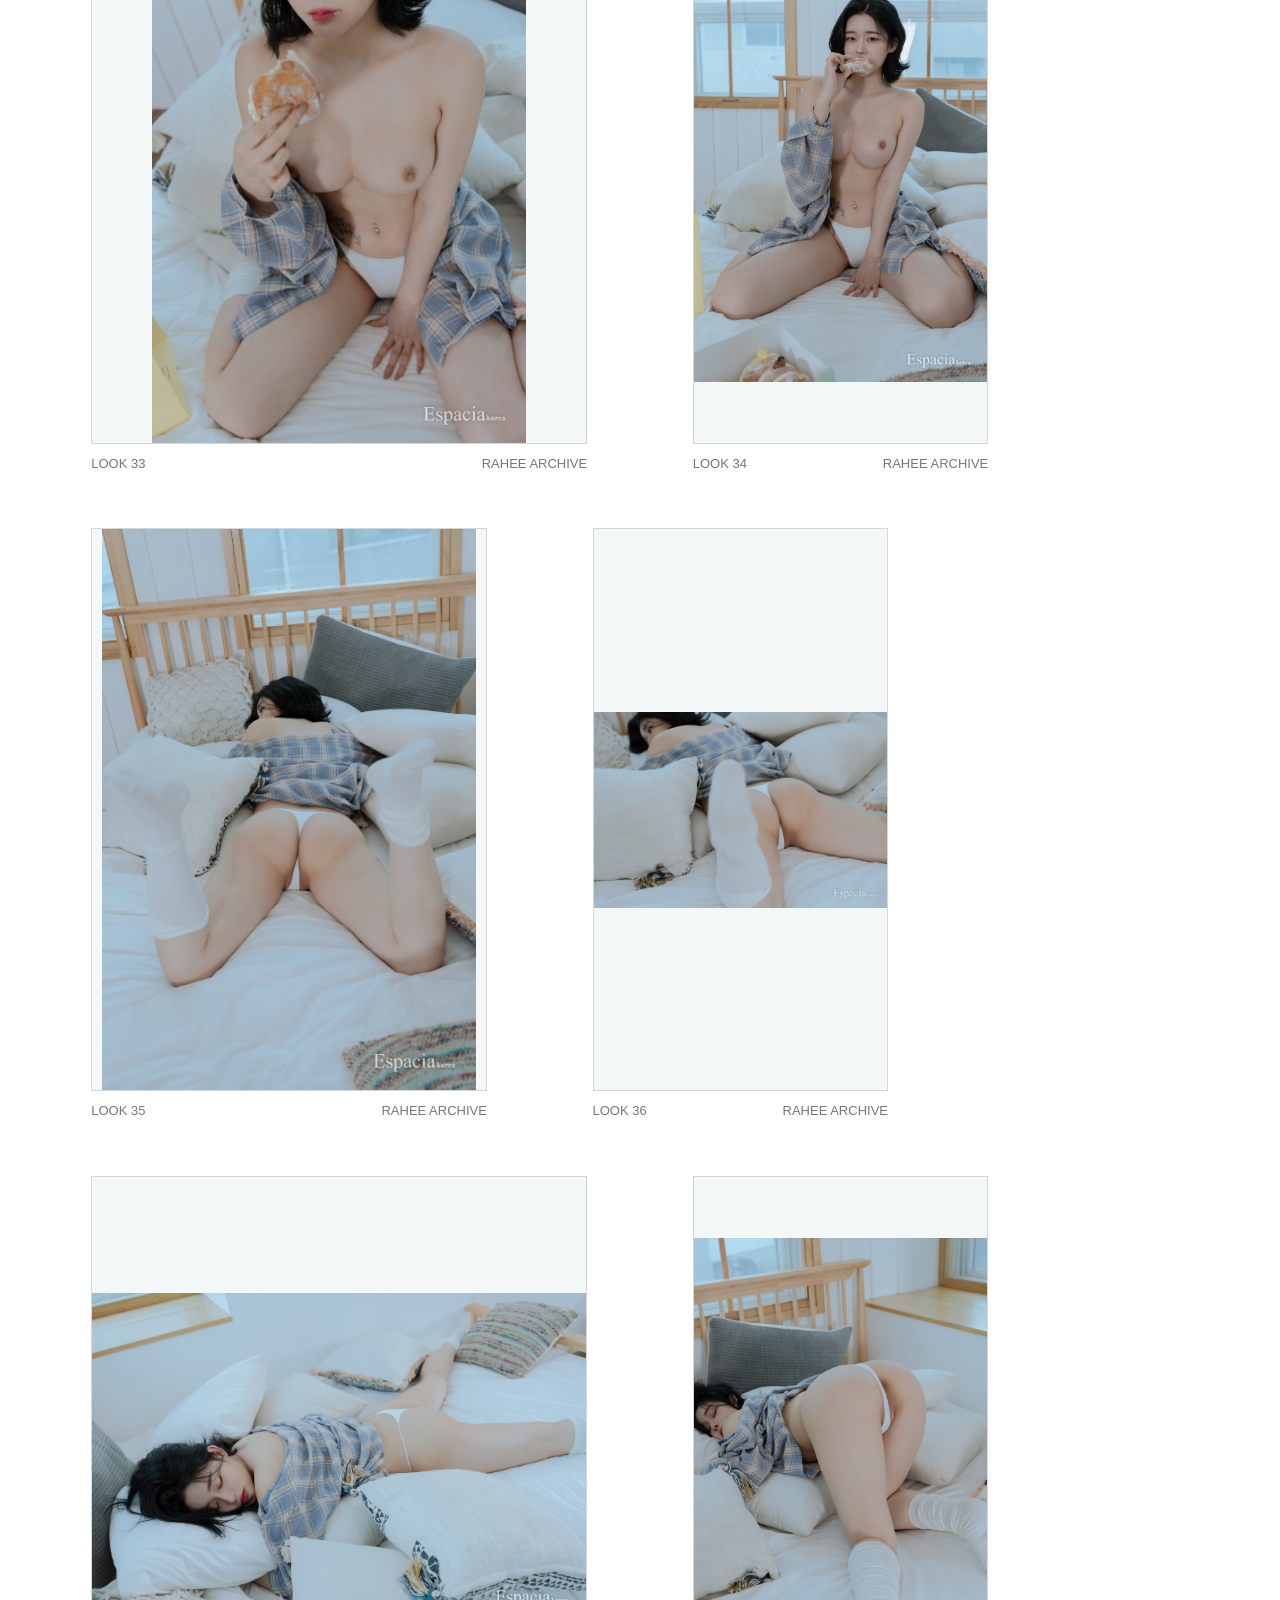
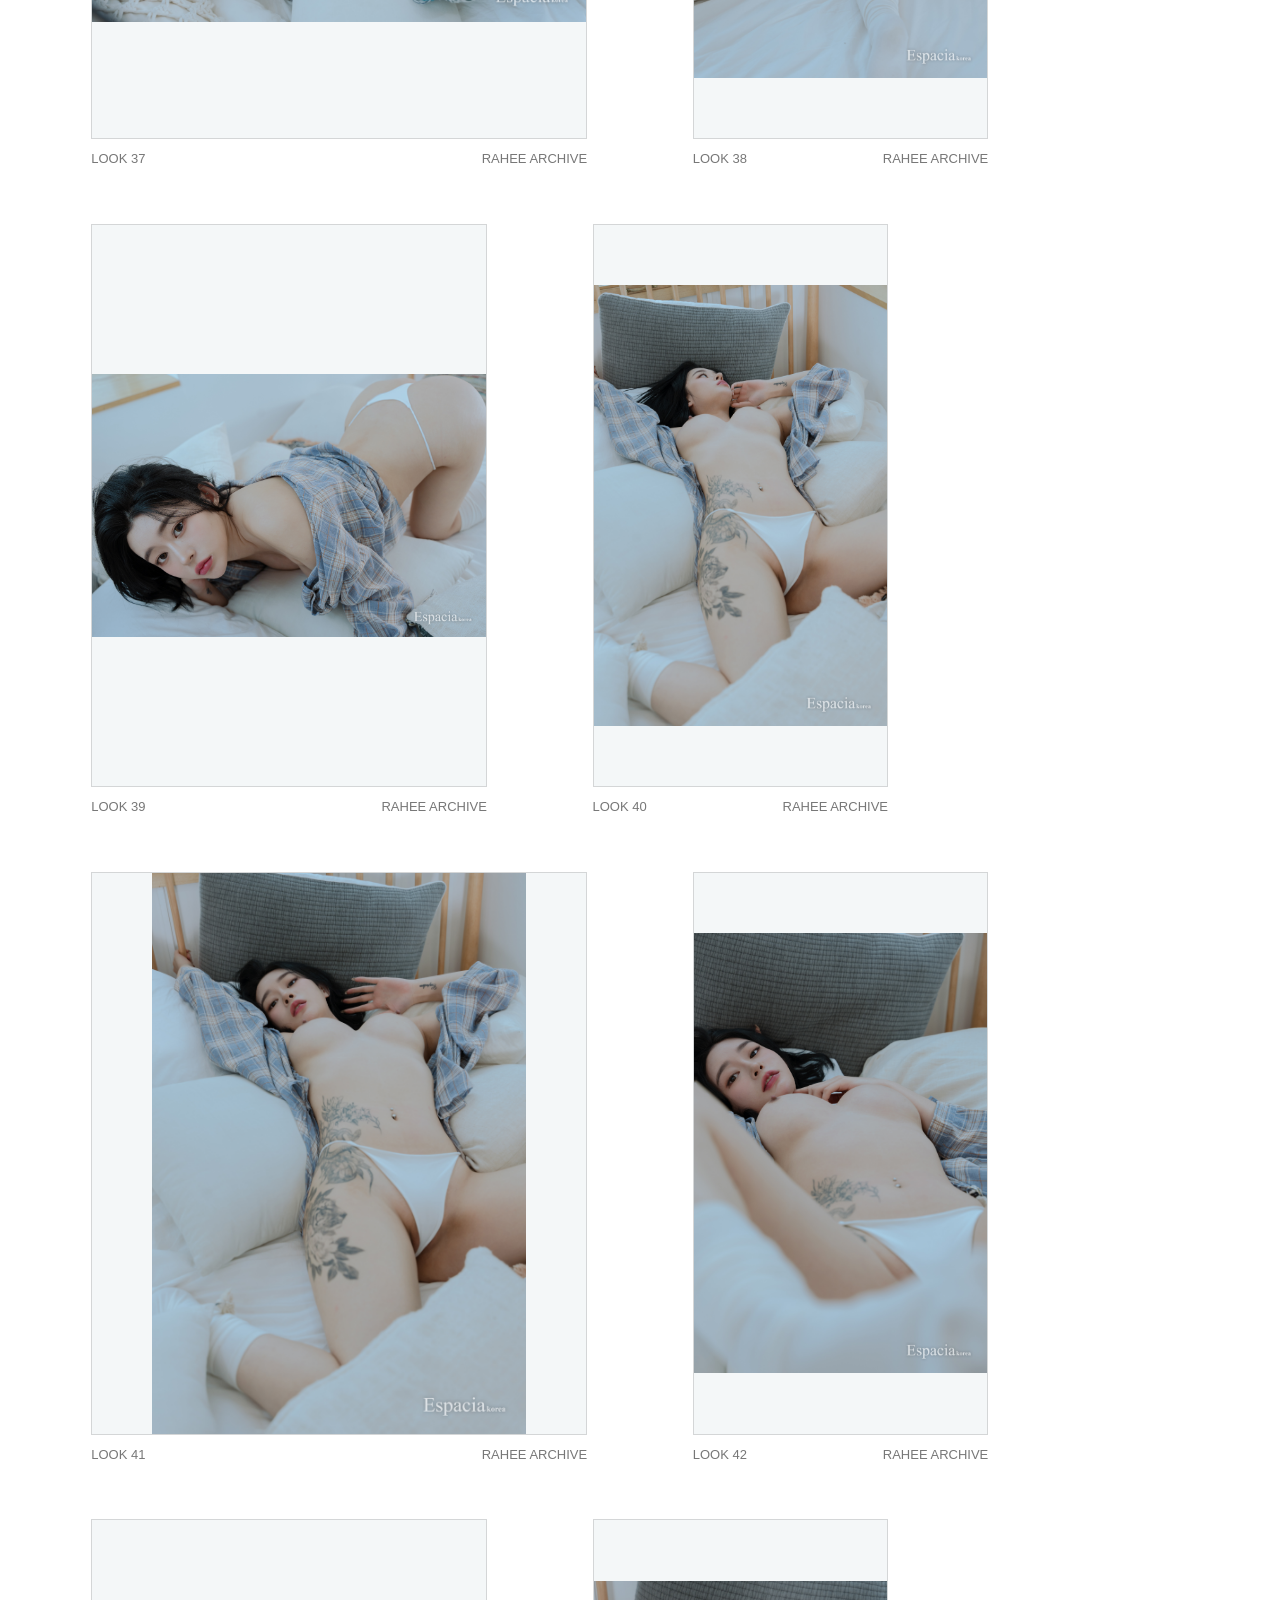
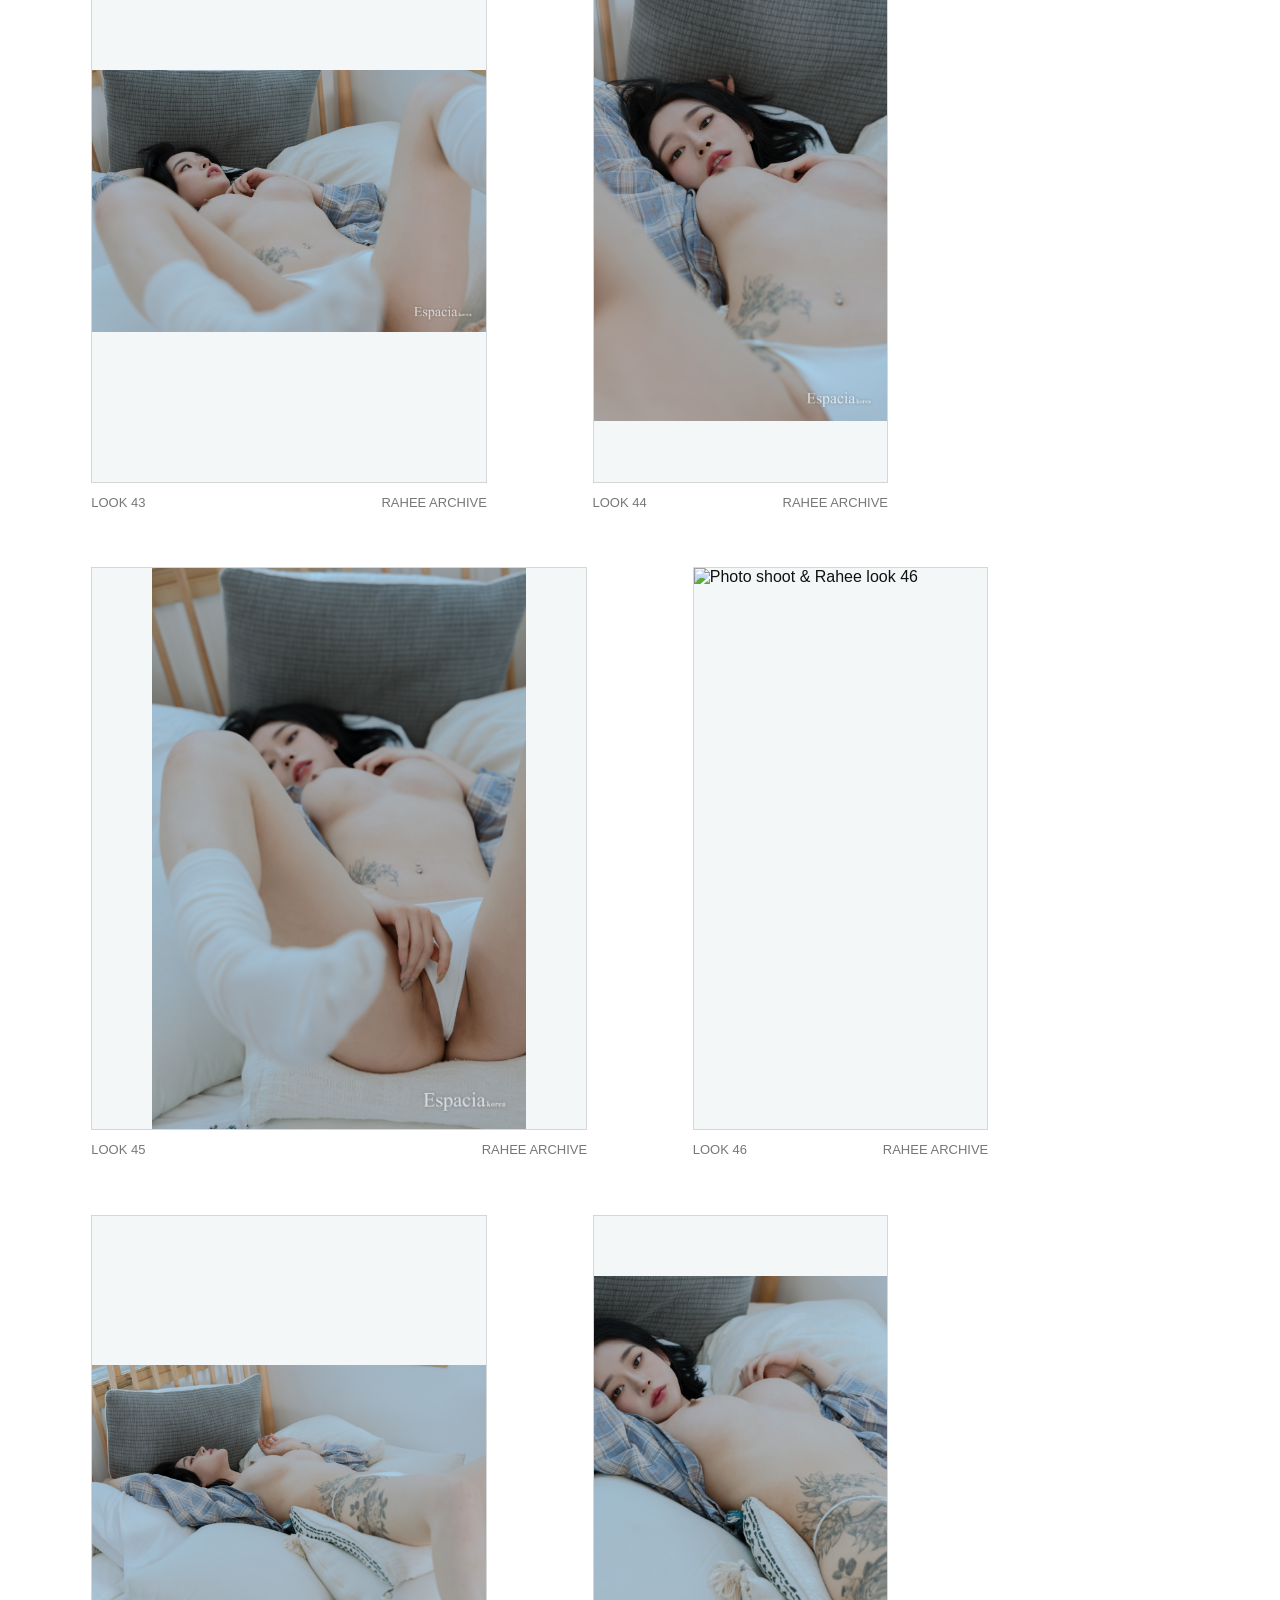
==== commit 3187741f: "Rename photoshoot3 to Rahee" ====
--- a/photoshoot3.html
+++ b/photoshoot3.html
@@ -3,7 +3,7 @@
   <head>
     <meta charset="UTF-8" />
     <meta name="viewport" content="width=device-width, initial-scale=1.0" />
-    <title>Photo shoot3 | Grade A Studio</title>
+    <title>Photo shoot &amp; Rahee | Grade A Studio</title>
     <link rel="stylesheet" href="photoshoot.css" />
   </head>
   <body>
@@ -14,212 +14,212 @@
     <main>
       <section class="shoot-hero">
         <p class="shoot-kicker">Collection 03</p>
-        <h1 class="shoot-title">Photo shoot3</h1>
+        <h1 class="shoot-title">Photo shoot &amp; Rahee</h1>
         <p class="shoot-note">A dedicated image page for fantasy, water, and soft atmospheric visuals.</p>
       </section>
       <section class="shoot-gallery">
         <figure class="shoot-item">
-          <img src="images4/Espacia-Korea-EXC122-Rahee-%20(1).jpg" alt="Photo shoot3 look 01" loading="lazy" />
+          <img src="images4/Espacia-Korea-EXC122-Rahee-%20(1).jpg" alt="Photo shoot &amp; Rahee look 01" loading="lazy" />
           <figcaption><span>LOOK 01</span><span>Rahee archive</span></figcaption>
         </figure>
         <figure class="shoot-item">
-          <img src="images4/Espacia-Korea-EXC122-Rahee-%20(2).jpg" alt="Photo shoot3 look 02" loading="lazy" />
+          <img src="images4/Espacia-Korea-EXC122-Rahee-%20(2).jpg" alt="Photo shoot &amp; Rahee look 02" loading="lazy" />
           <figcaption><span>LOOK 02</span><span>Rahee archive</span></figcaption>
         </figure>
         <figure class="shoot-item">
-          <img src="images4/Espacia-Korea-EXC122-Rahee-%20(3).jpg" alt="Photo shoot3 look 03" loading="lazy" />
+          <img src="images4/Espacia-Korea-EXC122-Rahee-%20(3).jpg" alt="Photo shoot &amp; Rahee look 03" loading="lazy" />
           <figcaption><span>LOOK 03</span><span>Rahee archive</span></figcaption>
         </figure>
         <figure class="shoot-item">
-          <img src="images4/Espacia-Korea-EXC122-Rahee-%20(4).jpg" alt="Photo shoot3 look 04" loading="lazy" />
+          <img src="images4/Espacia-Korea-EXC122-Rahee-%20(4).jpg" alt="Photo shoot &amp; Rahee look 04" loading="lazy" />
           <figcaption><span>LOOK 04</span><span>Rahee archive</span></figcaption>
         </figure>
         <figure class="shoot-item">
-          <img src="images4/Espacia-Korea-EXC122-Rahee-%20(5).jpg" alt="Photo shoot3 look 05" loading="lazy" />
+          <img src="images4/Espacia-Korea-EXC122-Rahee-%20(5).jpg" alt="Photo shoot &amp; Rahee look 05" loading="lazy" />
           <figcaption><span>LOOK 05</span><span>Rahee archive</span></figcaption>
         </figure>
         <figure class="shoot-item">
-          <img src="images4/Espacia-Korea-EXC122-Rahee-%20(6).jpg" alt="Photo shoot3 look 06" loading="lazy" />
+          <img src="images4/Espacia-Korea-EXC122-Rahee-%20(6).jpg" alt="Photo shoot &amp; Rahee look 06" loading="lazy" />
           <figcaption><span>LOOK 06</span><span>Rahee archive</span></figcaption>
         </figure>
         <figure class="shoot-item">
-          <img src="images4/Espacia-Korea-EXC122-Rahee-%20(7).jpg" alt="Photo shoot3 look 07" loading="lazy" />
+          <img src="images4/Espacia-Korea-EXC122-Rahee-%20(7).jpg" alt="Photo shoot &amp; Rahee look 07" loading="lazy" />
           <figcaption><span>LOOK 07</span><span>Rahee archive</span></figcaption>
         </figure>
         <figure class="shoot-item">
-          <img src="images4/Espacia-Korea-EXC122-Rahee-%20(8).jpg" alt="Photo shoot3 look 08" loading="lazy" />
+          <img src="images4/Espacia-Korea-EXC122-Rahee-%20(8).jpg" alt="Photo shoot &amp; Rahee look 08" loading="lazy" />
           <figcaption><span>LOOK 08</span><span>Rahee archive</span></figcaption>
         </figure>
         <figure class="shoot-item">
-          <img src="images4/Espacia-Korea-EXC122-Rahee-%20(9).jpg" alt="Photo shoot3 look 09" loading="lazy" />
+          <img src="images4/Espacia-Korea-EXC122-Rahee-%20(9).jpg" alt="Photo shoot &amp; Rahee look 09" loading="lazy" />
           <figcaption><span>LOOK 09</span><span>Rahee archive</span></figcaption>
         </figure>
         <figure class="shoot-item">
-          <img src="images4/Espacia-Korea-EXC122-Rahee-%20(10).jpg" alt="Photo shoot3 look 10" loading="lazy" />
+          <img src="images4/Espacia-Korea-EXC122-Rahee-%20(10).jpg" alt="Photo shoot &amp; Rahee look 10" loading="lazy" />
           <figcaption><span>LOOK 10</span><span>Rahee archive</span></figcaption>
         </figure>
         <figure class="shoot-item">
-          <img src="images4/Espacia-Korea-EXC122-Rahee-%20(11).jpg" alt="Photo shoot3 look 11" loading="lazy" />
+          <img src="images4/Espacia-Korea-EXC122-Rahee-%20(11).jpg" alt="Photo shoot &amp; Rahee look 11" loading="lazy" />
           <figcaption><span>LOOK 11</span><span>Rahee archive</span></figcaption>
         </figure>
         <figure class="shoot-item">
-          <img src="images4/Espacia-Korea-EXC122-Rahee-%20(12).jpg" alt="Photo shoot3 look 12" loading="lazy" />
+          <img src="images4/Espacia-Korea-EXC122-Rahee-%20(12).jpg" alt="Photo shoot &amp; Rahee look 12" loading="lazy" />
           <figcaption><span>LOOK 12</span><span>Rahee archive</span></figcaption>
         </figure>
         <figure class="shoot-item">
-          <img src="images4/Espacia-Korea-EXC122-Rahee-%20(13).jpg" alt="Photo shoot3 look 13" loading="lazy" />
+          <img src="images4/Espacia-Korea-EXC122-Rahee-%20(13).jpg" alt="Photo shoot &amp; Rahee look 13" loading="lazy" />
           <figcaption><span>LOOK 13</span><span>Rahee archive</span></figcaption>
         </figure>
         <figure class="shoot-item">
-          <img src="images4/Espacia-Korea-EXC122-Rahee-%20(14).jpg" alt="Photo shoot3 look 14" loading="lazy" />
+          <img src="images4/Espacia-Korea-EXC122-Rahee-%20(14).jpg" alt="Photo shoot &amp; Rahee look 14" loading="lazy" />
           <figcaption><span>LOOK 14</span><span>Rahee archive</span></figcaption>
         </figure>
         <figure class="shoot-item">
-          <img src="images4/Espacia-Korea-EXC122-Rahee-%20(15).jpg" alt="Photo shoot3 look 15" loading="lazy" />
+          <img src="images4/Espacia-Korea-EXC122-Rahee-%20(15).jpg" alt="Photo shoot &amp; Rahee look 15" loading="lazy" />
           <figcaption><span>LOOK 15</span><span>Rahee archive</span></figcaption>
         </figure>
         <figure class="shoot-item">
-          <img src="images4/Espacia-Korea-EXC122-Rahee-%20(16).jpg" alt="Photo shoot3 look 16" loading="lazy" />
+          <img src="images4/Espacia-Korea-EXC122-Rahee-%20(16).jpg" alt="Photo shoot &amp; Rahee look 16" loading="lazy" />
           <figcaption><span>LOOK 16</span><span>Rahee archive</span></figcaption>
         </figure>
         <figure class="shoot-item">
-          <img src="images4/Espacia-Korea-EXC122-Rahee-%20(17).jpg" alt="Photo shoot3 look 17" loading="lazy" />
+          <img src="images4/Espacia-Korea-EXC122-Rahee-%20(17).jpg" alt="Photo shoot &amp; Rahee look 17" loading="lazy" />
           <figcaption><span>LOOK 17</span><span>Rahee archive</span></figcaption>
         </figure>
         <figure class="shoot-item">
-          <img src="images4/Espacia-Korea-EXC122-Rahee-%20(18).jpg" alt="Photo shoot3 look 18" loading="lazy" />
+          <img src="images4/Espacia-Korea-EXC122-Rahee-%20(18).jpg" alt="Photo shoot &amp; Rahee look 18" loading="lazy" />
           <figcaption><span>LOOK 18</span><span>Rahee archive</span></figcaption>
         </figure>
         <figure class="shoot-item">
-          <img src="images4/Espacia-Korea-EXC122-Rahee-%20(19).jpg" alt="Photo shoot3 look 19" loading="lazy" />
+          <img src="images4/Espacia-Korea-EXC122-Rahee-%20(19).jpg" alt="Photo shoot &amp; Rahee look 19" loading="lazy" />
           <figcaption><span>LOOK 19</span><span>Rahee archive</span></figcaption>
         </figure>
         <figure class="shoot-item">
-          <img src="images4/Espacia-Korea-EXC122-Rahee-%20(20).jpg" alt="Photo shoot3 look 20" loading="lazy" />
+          <img src="images4/Espacia-Korea-EXC122-Rahee-%20(20).jpg" alt="Photo shoot &amp; Rahee look 20" loading="lazy" />
           <figcaption><span>LOOK 20</span><span>Rahee archive</span></figcaption>
         </figure>
         <figure class="shoot-item">
-          <img src="images4/Espacia-Korea-EXC122-Rahee-%20(21).jpg" alt="Photo shoot3 look 21" loading="lazy" />
+          <img src="images4/Espacia-Korea-EXC122-Rahee-%20(21).jpg" alt="Photo shoot &amp; Rahee look 21" loading="lazy" />
           <figcaption><span>LOOK 21</span><span>Rahee archive</span></figcaption>
         </figure>
         <figure class="shoot-item">
-          <img src="images4/Espacia-Korea-EXC122-Rahee-%20(22).jpg" alt="Photo shoot3 look 22" loading="lazy" />
+          <img src="images4/Espacia-Korea-EXC122-Rahee-%20(22).jpg" alt="Photo shoot &amp; Rahee look 22" loading="lazy" />
           <figcaption><span>LOOK 22</span><span>Rahee archive</span></figcaption>
         </figure>
         <figure class="shoot-item">
-          <img src="images4/Espacia-Korea-EXC122-Rahee-%20(23).jpg" alt="Photo shoot3 look 23" loading="lazy" />
+          <img src="images4/Espacia-Korea-EXC122-Rahee-%20(23).jpg" alt="Photo shoot &amp; Rahee look 23" loading="lazy" />
           <figcaption><span>LOOK 23</span><span>Rahee archive</span></figcaption>
         </figure>
         <figure class="shoot-item">
-          <img src="images4/Espacia-Korea-EXC122-Rahee-%20(24).jpg" alt="Photo shoot3 look 24" loading="lazy" />
+          <img src="images4/Espacia-Korea-EXC122-Rahee-%20(24).jpg" alt="Photo shoot &amp; Rahee look 24" loading="lazy" />
           <figcaption><span>LOOK 24</span><span>Rahee archive</span></figcaption>
         </figure>
         <figure class="shoot-item">
-          <img src="images4/Espacia-Korea-EXC122-Rahee-%20(25).jpg" alt="Photo shoot3 look 25" loading="lazy" />
+          <img src="images4/Espacia-Korea-EXC122-Rahee-%20(25).jpg" alt="Photo shoot &amp; Rahee look 25" loading="lazy" />
           <figcaption><span>LOOK 25</span><span>Rahee archive</span></figcaption>
         </figure>
         <figure class="shoot-item">
-          <img src="images4/Espacia-Korea-EXC122-Rahee-%20(26).jpg" alt="Photo shoot3 look 26" loading="lazy" />
+          <img src="images4/Espacia-Korea-EXC122-Rahee-%20(26).jpg" alt="Photo shoot &amp; Rahee look 26" loading="lazy" />
           <figcaption><span>LOOK 26</span><span>Rahee archive</span></figcaption>
         </figure>
         <figure class="shoot-item">
-          <img src="images4/Espacia-Korea-EXC122-Rahee-%20(27).jpg" alt="Photo shoot3 look 27" loading="lazy" />
+          <img src="images4/Espacia-Korea-EXC122-Rahee-%20(27).jpg" alt="Photo shoot &amp; Rahee look 27" loading="lazy" />
           <figcaption><span>LOOK 27</span><span>Rahee archive</span></figcaption>
         </figure>
         <figure class="shoot-item">
-          <img src="images4/Espacia-Korea-EXC122-Rahee-%20(28).jpg" alt="Photo shoot3 look 28" loading="lazy" />
+          <img src="images4/Espacia-Korea-EXC122-Rahee-%20(28).jpg" alt="Photo shoot &amp; Rahee look 28" loading="lazy" />
           <figcaption><span>LOOK 28</span><span>Rahee archive</span></figcaption>
         </figure>
         <figure class="shoot-item">
-          <img src="images4/Espacia-Korea-EXC122-Rahee-%20(29).jpg" alt="Photo shoot3 look 29" loading="lazy" />
+          <img src="images4/Espacia-Korea-EXC122-Rahee-%20(29).jpg" alt="Photo shoot &amp; Rahee look 29" loading="lazy" />
           <figcaption><span>LOOK 29</span><span>Rahee archive</span></figcaption>
         </figure>
         <figure class="shoot-item">
-          <img src="images4/Espacia-Korea-EXC122-Rahee-%20(30).jpg" alt="Photo shoot3 look 30" loading="lazy" />
+          <img src="images4/Espacia-Korea-EXC122-Rahee-%20(30).jpg" alt="Photo shoot &amp; Rahee look 30" loading="lazy" />
           <figcaption><span>LOOK 30</span><span>Rahee archive</span></figcaption>
         </figure>
         <figure class="shoot-item">
-          <img src="images4/Espacia-Korea-EXC122-Rahee-%20(31).jpg" alt="Photo shoot3 look 31" loading="lazy" />
+          <img src="images4/Espacia-Korea-EXC122-Rahee-%20(31).jpg" alt="Photo shoot &amp; Rahee look 31" loading="lazy" />
           <figcaption><span>LOOK 31</span><span>Rahee archive</span></figcaption>
         </figure>
         <figure class="shoot-item">
-          <img src="images4/Espacia-Korea-EXC122-Rahee-%20(32).jpg" alt="Photo shoot3 look 32" loading="lazy" />
+          <img src="images4/Espacia-Korea-EXC122-Rahee-%20(32).jpg" alt="Photo shoot &amp; Rahee look 32" loading="lazy" />
           <figcaption><span>LOOK 32</span><span>Rahee archive</span></figcaption>
         </figure>
         <figure class="shoot-item">
-          <img src="images4/Espacia-Korea-EXC122-Rahee-%20(33).jpg" alt="Photo shoot3 look 33" loading="lazy" />
+          <img src="images4/Espacia-Korea-EXC122-Rahee-%20(33).jpg" alt="Photo shoot &amp; Rahee look 33" loading="lazy" />
           <figcaption><span>LOOK 33</span><span>Rahee archive</span></figcaption>
         </figure>
         <figure class="shoot-item">
-          <img src="images4/Espacia-Korea-EXC122-Rahee-%20(34).jpg" alt="Photo shoot3 look 34" loading="lazy" />
+          <img src="images4/Espacia-Korea-EXC122-Rahee-%20(34).jpg" alt="Photo shoot &amp; Rahee look 34" loading="lazy" />
           <figcaption><span>LOOK 34</span><span>Rahee archive</span></figcaption>
         </figure>
         <figure class="shoot-item">
-          <img src="images4/Espacia-Korea-EXC122-Rahee-%20(35).jpg" alt="Photo shoot3 look 35" loading="lazy" />
+          <img src="images4/Espacia-Korea-EXC122-Rahee-%20(35).jpg" alt="Photo shoot &amp; Rahee look 35" loading="lazy" />
           <figcaption><span>LOOK 35</span><span>Rahee archive</span></figcaption>
         </figure>
         <figure class="shoot-item">
-          <img src="images4/Espacia-Korea-EXC122-Rahee-%20(36).jpg" alt="Photo shoot3 look 36" loading="lazy" />
+          <img src="images4/Espacia-Korea-EXC122-Rahee-%20(36).jpg" alt="Photo shoot &amp; Rahee look 36" loading="lazy" />
           <figcaption><span>LOOK 36</span><span>Rahee archive</span></figcaption>
         </figure>
         <figure class="shoot-item">
-          <img src="images4/Espacia-Korea-EXC122-Rahee-%20(37).jpg" alt="Photo shoot3 look 37" loading="lazy" />
+          <img src="images4/Espacia-Korea-EXC122-Rahee-%20(37).jpg" alt="Photo shoot &amp; Rahee look 37" loading="lazy" />
           <figcaption><span>LOOK 37</span><span>Rahee archive</span></figcaption>
         </figure>
         <figure class="shoot-item">
-          <img src="images4/Espacia-Korea-EXC122-Rahee-%20(38).jpg" alt="Photo shoot3 look 38" loading="lazy" />
+          <img src="images4/Espacia-Korea-EXC122-Rahee-%20(38).jpg" alt="Photo shoot &amp; Rahee look 38" loading="lazy" />
           <figcaption><span>LOOK 38</span><span>Rahee archive</span></figcaption>
         </figure>
         <figure class="shoot-item">
-          <img src="images4/Espacia-Korea-EXC122-Rahee-%20(39).jpg" alt="Photo shoot3 look 39" loading="lazy" />
+          <img src="images4/Espacia-Korea-EXC122-Rahee-%20(39).jpg" alt="Photo shoot &amp; Rahee look 39" loading="lazy" />
           <figcaption><span>LOOK 39</span><span>Rahee archive</span></figcaption>
         </figure>
         <figure class="shoot-item">
-          <img src="images4/Espacia-Korea-EXC122-Rahee-%20(40).jpg" alt="Photo shoot3 look 40" loading="lazy" />
+          <img src="images4/Espacia-Korea-EXC122-Rahee-%20(40).jpg" alt="Photo shoot &amp; Rahee look 40" loading="lazy" />
           <figcaption><span>LOOK 40</span><span>Rahee archive</span></figcaption>
         </figure>
         <figure class="shoot-item">
-          <img src="images4/Espacia-Korea-EXC122-Rahee-%20(41).jpg" alt="Photo shoot3 look 41" loading="lazy" />
+          <img src="images4/Espacia-Korea-EXC122-Rahee-%20(41).jpg" alt="Photo shoot &amp; Rahee look 41" loading="lazy" />
           <figcaption><span>LOOK 41</span><span>Rahee archive</span></figcaption>
         </figure>
         <figure class="shoot-item">
-          <img src="images4/Espacia-Korea-EXC122-Rahee-%20(42).jpg" alt="Photo shoot3 look 42" loading="lazy" />
+          <img src="images4/Espacia-Korea-EXC122-Rahee-%20(42).jpg" alt="Photo shoot &amp; Rahee look 42" loading="lazy" />
           <figcaption><span>LOOK 42</span><span>Rahee archive</span></figcaption>
         </figure>
         <figure class="shoot-item">
-          <img src="images4/Espacia-Korea-EXC122-Rahee-%20(43).jpg" alt="Photo shoot3 look 43" loading="lazy" />
+          <img src="images4/Espacia-Korea-EXC122-Rahee-%20(43).jpg" alt="Photo shoot &amp; Rahee look 43" loading="lazy" />
           <figcaption><span>LOOK 43</span><span>Rahee archive</span></figcaption>
         </figure>
         <figure class="shoot-item">
-          <img src="images4/Espacia-Korea-EXC122-Rahee-%20(44).jpg" alt="Photo shoot3 look 44" loading="lazy" />
+          <img src="images4/Espacia-Korea-EXC122-Rahee-%20(44).jpg" alt="Photo shoot &amp; Rahee look 44" loading="lazy" />
           <figcaption><span>LOOK 44</span><span>Rahee archive</span></figcaption>
         </figure>
         <figure class="shoot-item">
-          <img src="images4/Espacia-Korea-EXC122-Rahee-%20(45).jpg" alt="Photo shoot3 look 45" loading="lazy" />
+          <img src="images4/Espacia-Korea-EXC122-Rahee-%20(45).jpg" alt="Photo shoot &amp; Rahee look 45" loading="lazy" />
           <figcaption><span>LOOK 45</span><span>Rahee archive</span></figcaption>
         </figure>
         <figure class="shoot-item">
-          <img src="images4/Espacia-Korea-EXC122-Rahee-%20(46).jpg" alt="Photo shoot3 look 46" loading="lazy" />
+          <img src="images4/Espacia-Korea-EXC122-Rahee-%20(46).jpg" alt="Photo shoot &amp; Rahee look 46" loading="lazy" />
           <figcaption><span>LOOK 46</span><span>Rahee archive</span></figcaption>
         </figure>
         <figure class="shoot-item">
-          <img src="images4/Espacia-Korea-EXC122-Rahee-%20(47).jpg" alt="Photo shoot3 look 47" loading="lazy" />
+          <img src="images4/Espacia-Korea-EXC122-Rahee-%20(47).jpg" alt="Photo shoot &amp; Rahee look 47" loading="lazy" />
           <figcaption><span>LOOK 47</span><span>Rahee archive</span></figcaption>
         </figure>
         <figure class="shoot-item">
-          <img src="images4/Espacia-Korea-EXC122-Rahee-%20(48).jpg" alt="Photo shoot3 look 48" loading="lazy" />
+          <img src="images4/Espacia-Korea-EXC122-Rahee-%20(48).jpg" alt="Photo shoot &amp; Rahee look 48" loading="lazy" />
           <figcaption><span>LOOK 48</span><span>Rahee archive</span></figcaption>
         </figure>
         <figure class="shoot-item">
-          <img src="images4/Espacia-Korea-EXC122-Rahee-%20(49).jpg" alt="Photo shoot3 look 49" loading="lazy" />
+          <img src="images4/Espacia-Korea-EXC122-Rahee-%20(49).jpg" alt="Photo shoot &amp; Rahee look 49" loading="lazy" />
           <figcaption><span>LOOK 49</span><span>Rahee archive</span></figcaption>
         </figure>
         <figure class="shoot-item">
-          <img src="images4/Espacia-Korea-EXC122-Rahee-%20(50).jpg" alt="Photo shoot3 look 50" loading="lazy" />
+          <img src="images4/Espacia-Korea-EXC122-Rahee-%20(50).jpg" alt="Photo shoot &amp; Rahee look 50" loading="lazy" />
           <figcaption><span>LOOK 50</span><span>Rahee archive</span></figcaption>
         </figure>
       </section>
     </main>
-    <footer class="shoot-footer"><span>Grade A Studio</span><span>Photo shoot3</span></footer>
+    <footer class="shoot-footer"><span>Grade A Studio</span><span>Photo shoot &amp; Rahee</span></footer>
   </body>
 </html>
